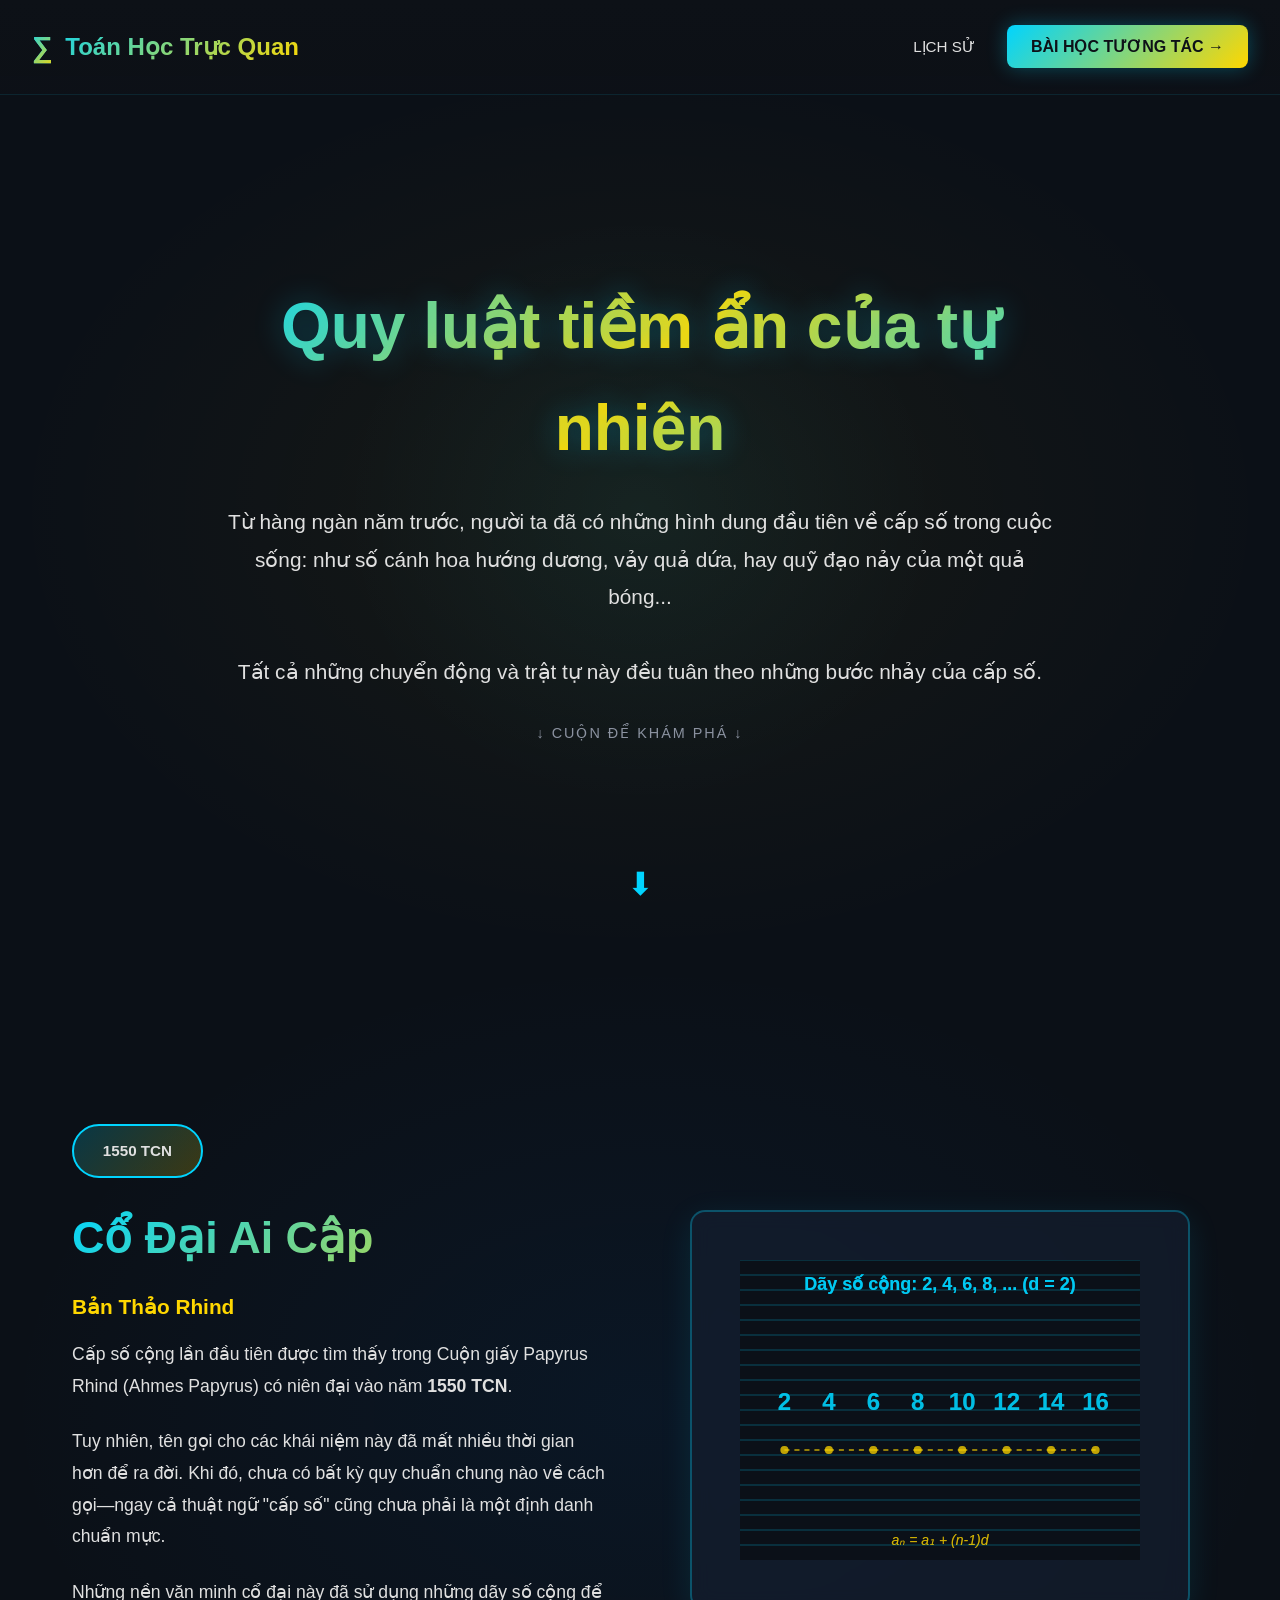
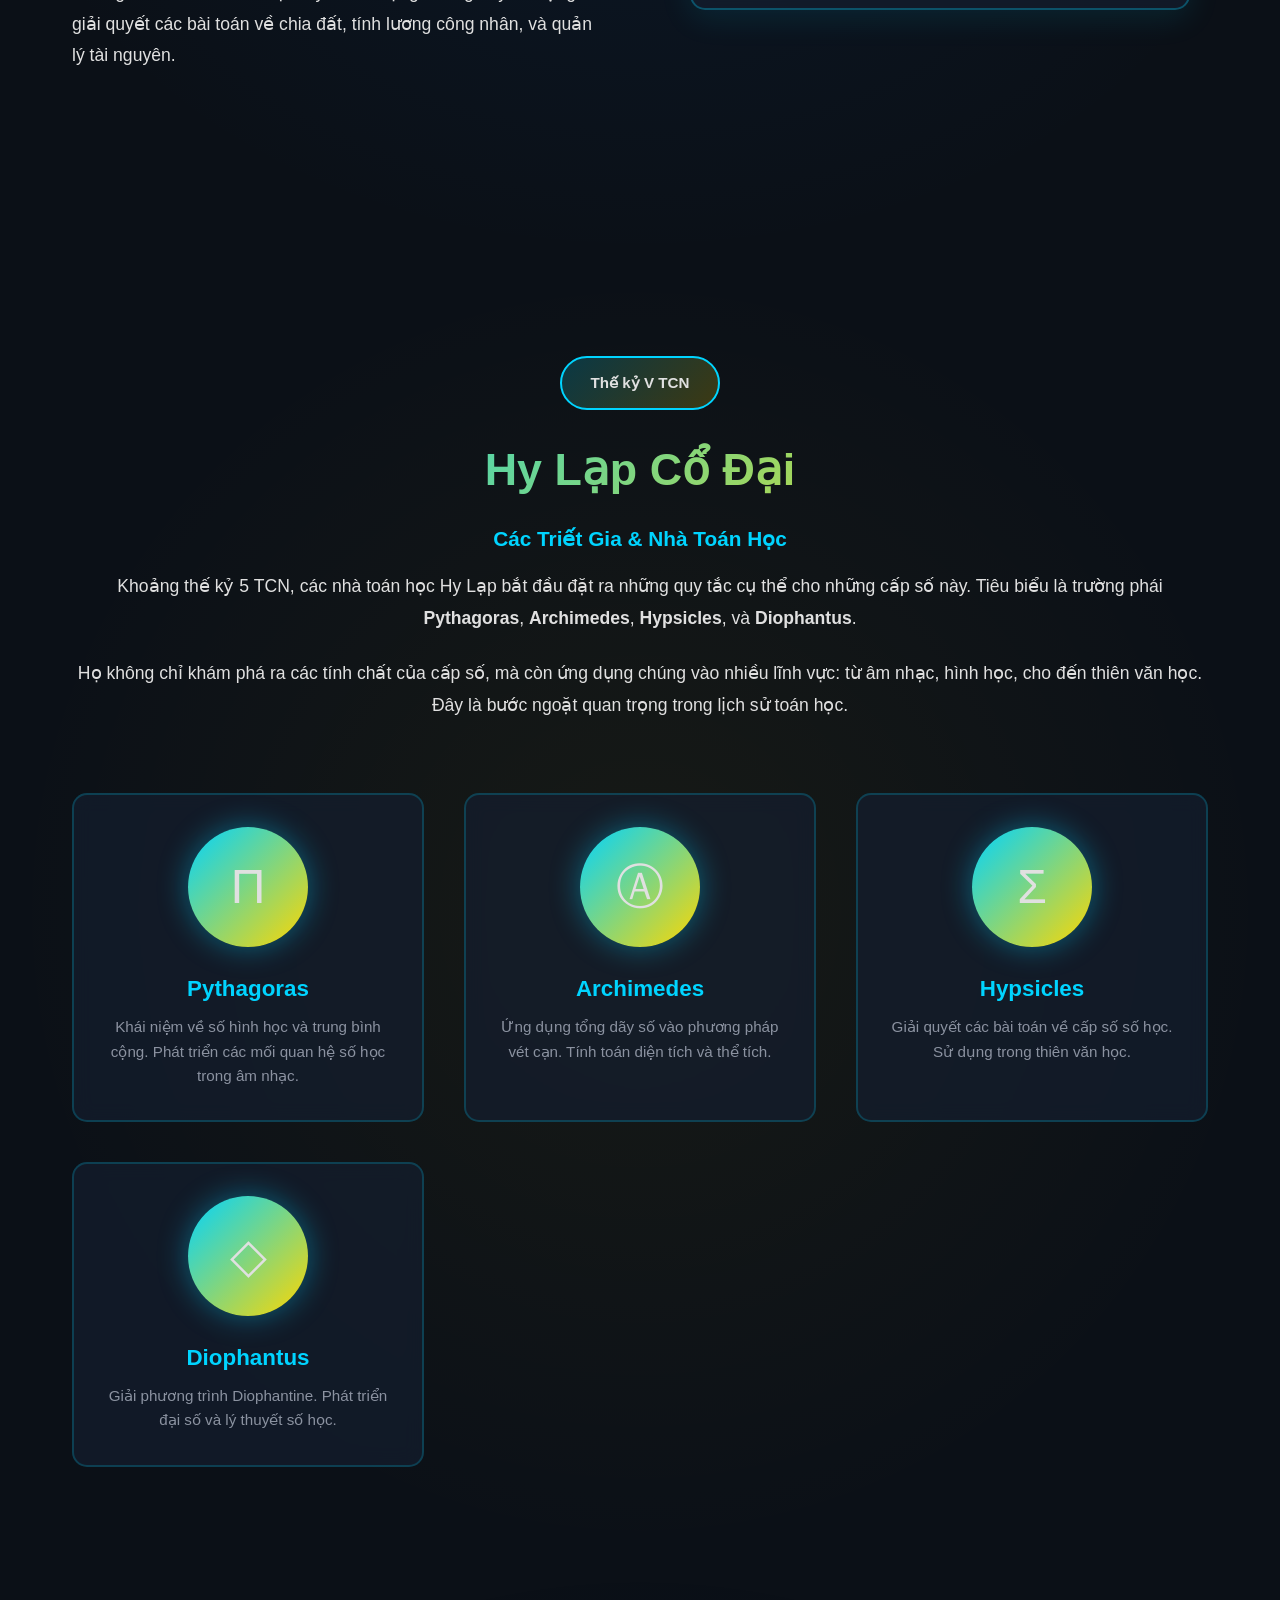
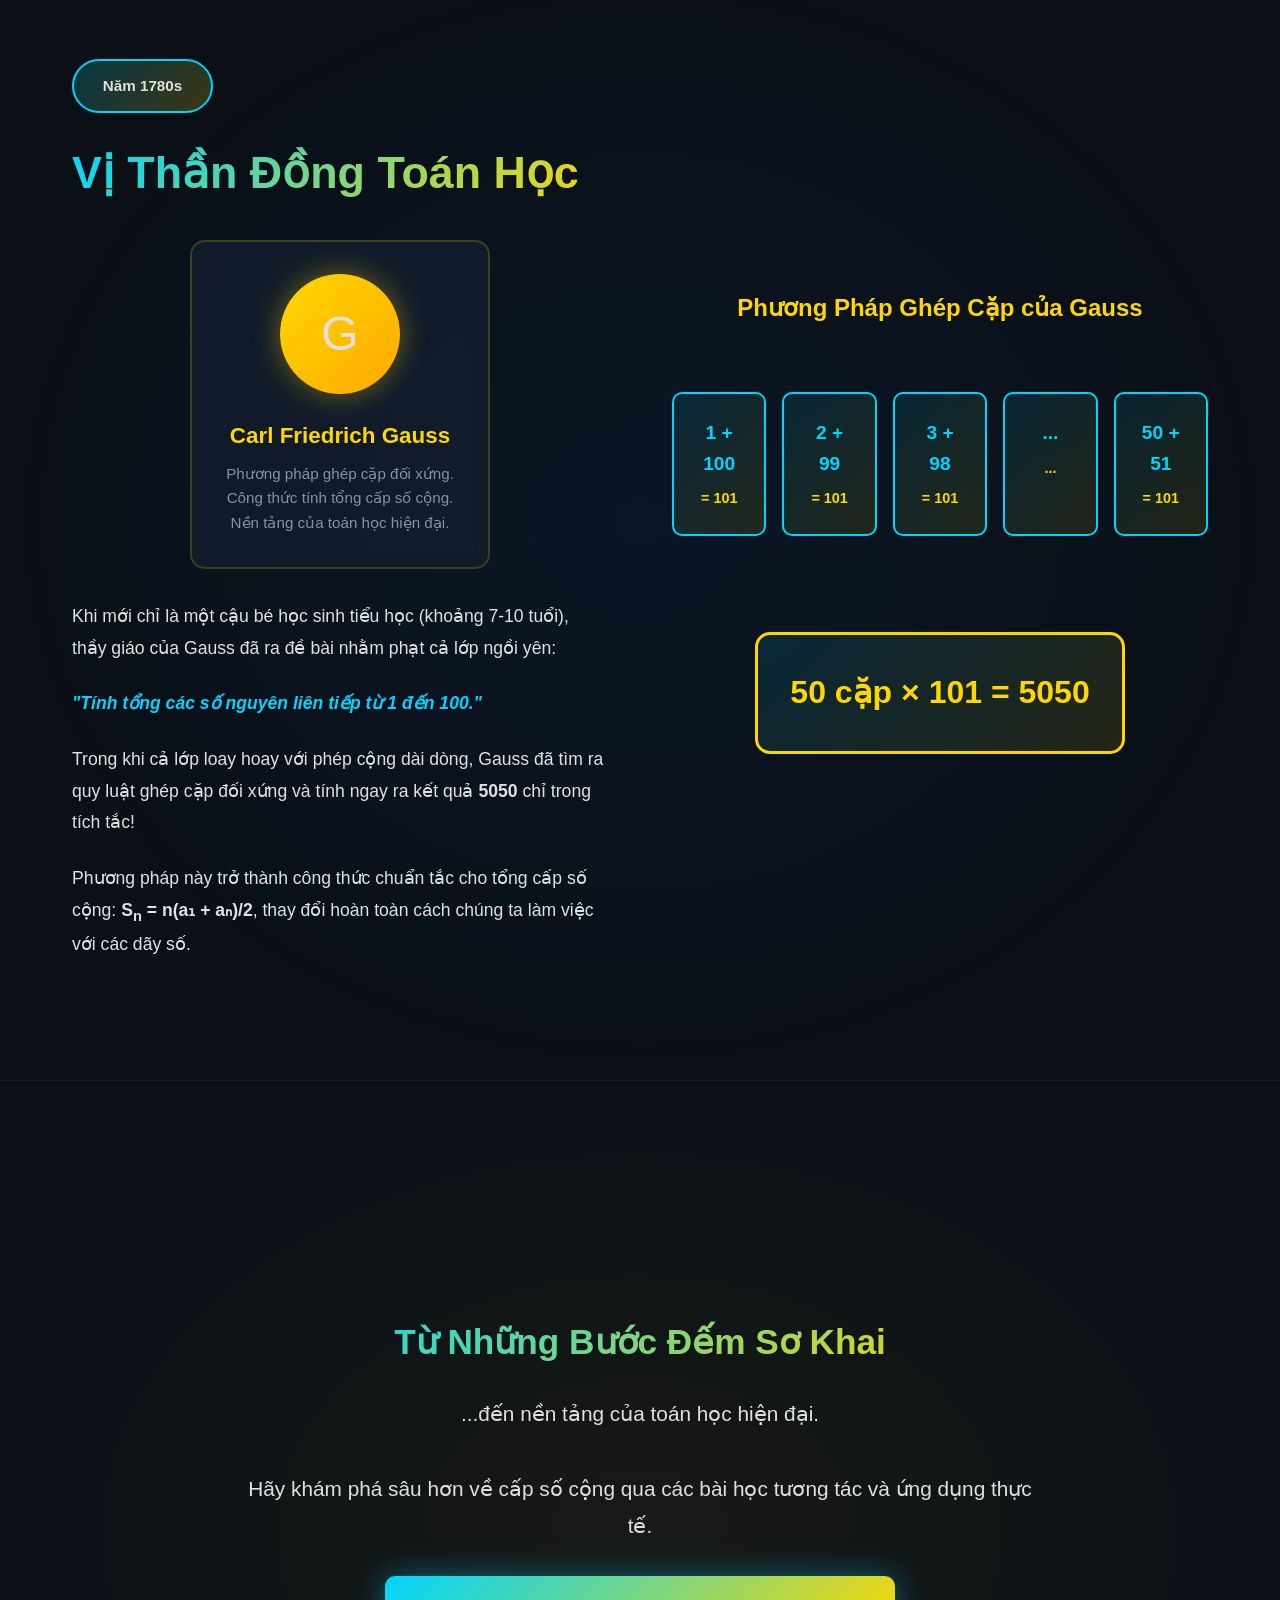
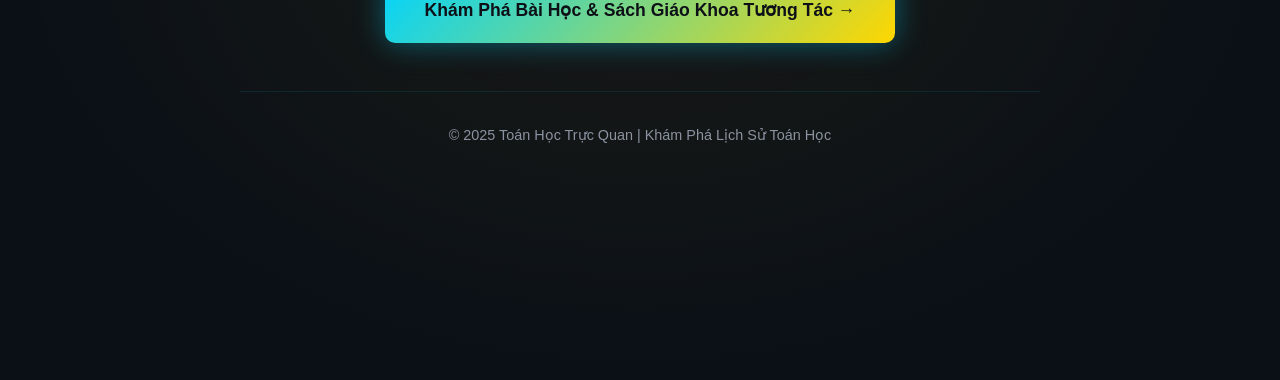
==== index.html @ 29f4cbd6 "Update Gauss section with additional content" ====
<!DOCTYPE html>
<html lang="vi">
<head>
    <meta charset="UTF-8">
    <meta name="viewport" content="width=device-width, initial-scale=1.0">
    <link rel="icon" href="data:image/svg+xml,<svg xmlns=%22http://www.w3.org/2000/svg%22 viewBox=%220 0 100 100%22><text y=%22.9em%22 font-size=%2290%22>📐</text></svg>">
    <title>Lịch sử Cấp số cộng - Toán Học Trực Quan</title>
    <style>
        * {
            margin: 0;
            padding: 0;
            box-sizing: border-box;
        }

        :root {
            --dark-bg: #0b1017;
            --darker-bg: #0d1117;
            --accent-cyan: #00d4ff;
            --accent-gold: #ffd700;
            --text-light: #e0e0e0;
            --text-muted: #8b92a0;
            --card-bg: rgba(20, 30, 48, 0.7);
            --gradient-blue: linear-gradient(135deg, #0066cc, #00d4ff);
            --gradient-gold: linear-gradient(135deg, #ffaa00, #ffd700);
        }

        html {
            scroll-behavior: smooth;
        }

        body {
            background-color: var(--dark-bg);
            color: var(--text-light);
            font-family: 'Segoe UI', Tahoma, Geneva, Verdana, sans-serif;
            line-height: 1.6;
            overflow-x: hidden;
        }

        /* ==================== NAVBAR ==================== */
        nav {
            position: fixed;
            top: 0;
            width: 100%;
            padding: 1.5rem 2rem;
            background: linear-gradient(180deg, var(--darker-bg) 0%, rgba(13, 17, 23, 0.95) 100%);
            backdrop-filter: blur(10px);
            border-bottom: 1px solid rgba(0, 212, 255, 0.1);
            z-index: 1000;
            display: flex;
            justify-content: space-between;
            align-items: center;
        }

        .logo {
            font-size: 1.5rem;
            font-weight: bold;
            display: flex;
            align-items: center;
            gap: 0.8rem;
            background: linear-gradient(135deg, var(--accent-cyan), var(--accent-gold));
            -webkit-background-clip: text;
            -webkit-text-fill-color: transparent;
            background-clip: text;
        }

        .logo-symbol {
            font-size: 1.8rem;
            background: linear-gradient(135deg, var(--accent-cyan), var(--accent-gold));
            -webkit-background-clip: text;
            -webkit-text-fill-color: transparent;
            background-clip: text;
        }

        .nav-menu {
            display: flex;
            gap: 2rem;
            list-style: none;
            align-items: center;
        }

        .nav-link {
            color: var(--text-light);
            text-decoration: none;
            font-size: 0.95rem;
            font-weight: 500;
            position: relative;
            transition: color 0.3s ease;
        }

        .nav-link:hover {
            color: var(--accent-cyan);
        }

        .nav-link::after {
            content: '';
            position: absolute;
            bottom: -5px;
            left: 0;
            width: 0;
            height: 2px;
            background: linear-gradient(90deg, var(--accent-cyan), var(--accent-gold));
            transition: width 0.3s ease;
        }

        .nav-link:hover::after {
            width: 100%;
        }

        .cta-button {
            padding: 0.8rem 1.5rem;
            background: linear-gradient(135deg, var(--accent-cyan), var(--accent-gold));
            color: var(--darker-bg);
            border: none;
            border-radius: 8px;
            font-weight: bold;
            cursor: pointer;
            text-decoration: none;
            transition: all 0.3s ease;
            box-shadow: 0 0 20px rgba(0, 212, 255, 0.3);
        }

        .cta-button:hover {
            transform: translateY(-3px);
            box-shadow: 0 0 30px rgba(0, 212, 255, 0.5);
        }

        @media (max-width: 768px) {
            nav {
                padding: 1rem;
            }
            .nav-menu {
                gap: 1rem;
                font-size: 0.9rem;
            }
            .cta-button {
                padding: 0.6rem 1rem;
                font-size: 0.85rem;
            }
        }

        /* ==================== SCROLL REVEAL ==================== */
        .reveal {
            opacity: 0;
            transform: translateY(30px);
            transition: all 0.8s cubic-bezier(0.25, 0.46, 0.45, 0.94);
        }

        .reveal.active {
            opacity: 1;
            transform: translateY(0);
        }

        .reveal-left {
            opacity: 0;
            transform: translateX(-50px);
            transition: all 0.8s cubic-bezier(0.25, 0.46, 0.45, 0.94);
        }

        .reveal-left.active {
            opacity: 1;
            transform: translateX(0);
        }

        .reveal-right {
            opacity: 0;
            transform: translateX(50px);
            transition: all 0.8s cubic-bezier(0.25, 0.46, 0.45, 0.94);
        }

        .reveal-right.active {
            opacity: 1;
            transform: translateX(0);
        }

        /* ==================== HERO SECTION ==================== */
        .hero {
            min-height: 100vh;
            display: flex;
            flex-direction: column;
            justify-content: center;
            align-items: center;
            position: relative;
            overflow: hidden;
            margin-top: 60px;
            background: radial-gradient(ellipse at 50% 50%, rgba(0, 102, 204, 0.1) 0%, transparent 70%),
                        linear-gradient(180deg, var(--dark-bg) 0%, var(--darker-bg) 100%);
        }

        .hero::before {
            content: '';
            position: absolute;
            width: 600px;
            height: 600px;
            background: radial-gradient(circle, rgba(0, 212, 255, 0.05) 0%, transparent 70%);
            border-radius: 50%;
            top: 50%;
            left: 50%;
            transform: translate(-50%, -50%);
            animation: float 20s ease-in-out infinite;
        }

        @keyframes float {
            0%, 100% { transform: translate(-50%, -50%); }
            50% { transform: translate(-50%, -60%); }
        }

        .hero-content {
            position: relative;
            z-index: 10;
            text-align: center;
            max-width: 900px;
            padding: 2rem;
        }

        .hero-title {
            font-size: 4rem;
            font-weight: 900;
            margin-bottom: 1.5rem;
            background: linear-gradient(135deg, var(--accent-cyan), var(--accent-gold), var(--accent-cyan));
            -webkit-background-clip: text;
            -webkit-text-fill-color: transparent;
            background-clip: text;
            text-shadow: 0 0 30px rgba(0, 212, 255, 0.3);
            animation: glow-pulse 3s ease-in-out infinite;
        }

        @keyframes glow-pulse {
            0%, 100% {
                text-shadow: 0 0 20px rgba(0, 212, 255, 0.3);
            }
            50% {
                text-shadow: 0 0 40px rgba(0, 212, 255, 0.6);
            }
        }

        .hero-subtitle {
            font-size: 1.3rem;
            color: var(--text-light);
            margin-bottom: 2rem;
            line-height: 1.8;
        }

        .bounce-arrow {
            position: absolute;
            bottom: 50px;
            left: 50%;
            transform: translateX(-50%);
            font-size: 2rem;
            animation: bounce 2s ease-in-out infinite;
            color: var(--accent-cyan);
        }

        @keyframes bounce {
            0%, 100% { transform: translateX(-50%) translateY(0); }
            50% { transform: translateX(-50%) translateY(-20px); }
        }

        .scroll-text {
            font-size: 0.9rem;
            color: var(--text-muted);
            margin-top: 1rem;
            letter-spacing: 2px;
        }

        @media (max-width: 768px) {
            .hero {
                min-height: auto;
                padding-top: 100px;
            }
            .hero-title {
                font-size: 2.2rem;
            }
            .hero-subtitle {
                font-size: 1rem;
            }
        }

        /* ==================== CONTENT SECTIONS ==================== */
        .container {
            max-width: 1200px;
            margin: 0 auto;
            padding: 0 2rem;
        }

        section {
            min-height: 100vh;
            display: flex;
            align-items: center;
            justify-content: center;
            padding: 6rem 0;
        }

        section:nth-child(odd) {
            background: radial-gradient(ellipse at 50% 50%, rgba(0, 102, 204, 0.08) 0%, transparent 70%);
        }

        section:nth-child(even) {
            background: radial-gradient(ellipse at 50% 50%, rgba(255, 215, 0, 0.05) 0%, transparent 70%);
        }

        .section-content {
            display: grid;
            grid-template-columns: 1fr 1fr;
            gap: 4rem;
            align-items: center;
            width: 100%;
        }

        .section-content.center {
            grid-template-columns: 1fr;
            text-align: center;
        }

        .section-text h2 {
            font-size: 2.8rem;
            margin-bottom: 1rem;
            background: linear-gradient(135deg, var(--accent-cyan), var(--accent-gold));
            -webkit-background-clip: text;
            -webkit-text-fill-color: transparent;
            background-clip: text;
        }

        .timeline-badge {
            display: inline-block;
            padding: 0.8rem 1.8rem;
            background: linear-gradient(135deg, rgba(0, 212, 255, 0.2), rgba(255, 215, 0, 0.2));
            border: 2px solid var(--accent-cyan);
            border-radius: 50px;
            margin-bottom: 1.5rem;
            font-weight: bold;
            font-size: 0.95rem;
        }

        .section-text p {
            font-size: 1.1rem;
            color: var(--text-light);
            margin-bottom: 1.5rem;
            line-height: 1.8;
        }

        .section-visual {
            display: flex;
            justify-content: center;
            align-items: center;
        }

        .visual-card {
            background: var(--card-bg);
            border: 2px solid rgba(0, 212, 255, 0.3);
            border-radius: 15px;
            padding: 3rem;
            backdrop-filter: blur(10px);
            box-shadow: 0 8px 32px rgba(0, 212, 255, 0.1);
            transition: all 0.3s ease;
        }

        .visual-card:hover {
            border-color: var(--accent-cyan);
            box-shadow: 0 8px 32px rgba(0, 212, 255, 0.3);
            transform: translateY(-10px);
        }

        @media (max-width: 768px) {
            .section-content {
                grid-template-columns: 1fr;
                gap: 2rem;
            }
            .section-text h2 {
                font-size: 2rem;
            }
            section {
                padding: 3rem 0;
                min-height: auto;
            }
        }

        /* ==================== HISTORIANS GRID ==================== */
        .historians-grid {
            display: grid;
            grid-template-columns: repeat(auto-fit, minmax(280px, 1fr));
            gap: 2.5rem;
            width: 100%;
            margin-top: 3rem;
        }

        .historian-card {
            background: var(--card-bg);
            border: 2px solid rgba(0, 212, 255, 0.2);
            border-radius: 15px;
            padding: 2rem;
            text-align: center;
            backdrop-filter: blur(10px);
            transition: all 0.4s cubic-bezier(0.25, 0.46, 0.45, 0.94);
            cursor: pointer;
            display: flex;
            flex-direction: column;
            align-items: center;
        }

        .historian-card:hover {
            border-color: var(--accent-cyan);
            transform: translateY(-15px);
            box-shadow: 0 12px 40px rgba(0, 212, 255, 0.2);
        }

        .historian-avatar {
            width: 120px;
            height: 120px;
            background: linear-gradient(135deg, var(--accent-cyan), var(--accent-gold));
            border-radius: 50%;
            margin: 0 auto 1.5rem;
            display: flex;
            align-items: center;
            justify-content: center;
            font-size: 3rem;
            box-shadow: 0 0 30px rgba(0, 212, 255, 0.4);
            flex-shrink: 0;
        }

        .historian-name {
            font-size: 1.4rem;
            font-weight: bold;
            margin-bottom: 0.5rem;
            color: var(--accent-cyan);
        }

        .historian-contribution {
            font-size: 0.95rem;
            color: var(--text-muted);
            line-height: 1.6;
        }

        /* ==================== GAUSS SECTION ==================== */
        .gauss-section {
            min-height: 100vh;
            display: flex;
            align-items: center;
            justify-content: center;
            padding: 6rem 0;
            background: radial-gradient(ellipse at 50% 50%, rgba(255, 215, 0, 0.05) 0%, transparent 70%);
        }

        .gauss-content {
            display: grid;
            grid-template-columns: 1fr 1fr;
            gap: 4rem;
            align-items: center;
            width: 100%;
            max-width: 1200px;
            margin: 0 auto;
            padding: 0 2rem;
        }

        .gauss-text h2 {
            font-size: 2.8rem;
            margin-bottom: 1rem;
            background: linear-gradient(135deg, var(--accent-cyan), var(--accent-gold));
            -webkit-background-clip: text;
            -webkit-text-fill-color: transparent;
            background-clip: text;
        }

        .gauss-text p {
            font-size: 1.1rem;
            color: var(--text-light);
            margin-bottom: 1.5rem;
            line-height: 1.8;
        }

        .gauss-card-section {
            display: flex;
            justify-content: center;
            margin: 2rem 0;
        }

        .gauss-card {
            background: var(--card-bg);
            border: 2px solid rgba(255, 215, 0, 0.2);
            border-radius: 15px;
            padding: 2rem;
            text-align: center;
            backdrop-filter: blur(10px);
            transition: all 0.4s cubic-bezier(0.25, 0.46, 0.45, 0.94);
            cursor: pointer;
            display: flex;
            flex-direction: column;
            align-items: center;
            max-width: 300px;
            width: 100%;
        }

        .gauss-card:hover {
            border-color: var(--accent-gold);
            transform: translateY(-15px);
            box-shadow: 0 12px 40px rgba(255, 215, 0, 0.2);
        }

        .gauss-avatar {
            width: 120px;
            height: 120px;
            background: linear-gradient(135deg, var(--accent-gold), #ffaa00);
            border-radius: 50%;
            margin: 0 auto 1.5rem;
            display: flex;
            align-items: center;
            justify-content: center;
            font-size: 3rem;
            box-shadow: 0 0 30px rgba(255, 215, 0, 0.4);
            flex-shrink: 0;
        }

        .gauss-name {
            font-size: 1.4rem;
            font-weight: bold;
            margin-bottom: 0.5rem;
            color: var(--accent-gold);
        }

        .gauss-contribution {
            font-size: 0.95rem;
            color: var(--text-muted);
            line-height: 1.6;
        }

        .gauss-visual {
            display: flex;
            flex-direction: column;
            gap: 2rem;
            align-items: center;
            width: 100%;
        }

        .number-pairs {
            display: grid;
            grid-template-columns: repeat(5, 1fr);
            gap: 1rem;
            width: 100%;
            margin: 2rem 0;
        }

        .pair-box {
            background: linear-gradient(135deg, rgba(0, 212, 255, 0.1), rgba(255, 215, 0, 0.1));
            border: 2px solid var(--accent-cyan);
            border-radius: 10px;
            padding: 1.5rem;
            text-align: center;
            font-weight: bold;
            transition: all 0.4s ease;
            animation: slideIn 0.6s ease-out forwards;
            opacity: 0;
        }

        .pair-box:nth-child(1) { animation-delay: 0s; }
        .pair-box:nth-child(2) { animation-delay: 0.1s; }
        .pair-box:nth-child(3) { animation-delay: 0.2s; }
        .pair-box:nth-child(4) { animation-delay: 0.3s; }
        .pair-box:nth-child(5) { animation-delay: 0.4s; }

        @keyframes slideIn {
            to {
                opacity: 1;
                transform: translateY(0);
            }
            from {
                opacity: 0;
                transform: translateY(20px);
            }
        }

        .pair-box:hover {
            border-color: var(--accent-gold);
            background: linear-gradient(135deg, rgba(255, 215, 0, 0.2), rgba(0, 212, 255, 0.2));
            transform: scale(1.1);
            box-shadow: 0 0 20px rgba(255, 215, 0, 0.5);
        }

        .pair-number {
            font-size: 1.2rem;
            color: var(--accent-cyan);
        }

        .pair-result {
            font-size: 0.9rem;
            color: var(--accent-gold);
            margin-top: 0.5rem;
        }

        .gauss-result {
            font-size: 2rem;
            font-weight: bold;
            text-align: center;
            margin-top: 2rem;
            padding: 2rem;
            background: linear-gradient(135deg, rgba(0, 212, 255, 0.1), rgba(255, 215, 0, 0.1));
            border: 3px solid var(--accent-gold);
            border-radius: 15px;
            color: var(--accent-gold);
            animation: glow-pulse 2s ease-in-out infinite;
        }

        /* ==================== FOOTER ==================== */
        .footer {
            background: linear-gradient(180deg, var(--darker-bg) 0%, rgba(0, 0, 0, 0.5) 100%);
            padding: 4rem 2rem;
            text-align: center;
            border-top: 1px solid rgba(0, 212, 255, 0.1);
        }

        .footer-content {
            max-width: 800px;
            margin: 0 auto;
        }

        .footer-message {
            font-size: 1.3rem;
            color: var(--text-light);
            margin-bottom: 2rem;
            line-height: 1.8;
        }

        .footer-cta {
            display: inline-block;
            padding: 1.2rem 2.5rem;
            background: linear-gradient(135deg, var(--accent-cyan), var(--accent-gold));
            color: var(--darker-bg);
            border: none;
            border-radius: 10px;
            font-weight: bold;
            font-size: 1.1rem;
            cursor: pointer;
            text-decoration: none;
            transition: all 0.3s ease;
            box-shadow: 0 0 30px rgba(0, 212, 255, 0.4);
        }

        .footer-cta:hover {
            transform: translateY(-5px);
            box-shadow: 0 0 50px rgba(0, 212, 255, 0.6);
        }

        .footer-bottom {
            margin-top: 3rem;
            padding-top: 2rem;
            border-top: 1px solid rgba(0, 212, 255, 0.1);
            color: var(--text-muted);
            font-size: 0.9rem;
        }

        /* ==================== CANVAS ANIMATION ==================== */
        canvas {
            display: block;
            margin: 0 auto;
            max-width: 100%;
            height: auto;
        }

        /* ==================== RESPONSIVE ==================== */
        @media (max-width: 1024px) {
            .historians-grid {
                grid-template-columns: repeat(auto-fit, minmax(200px, 1fr));
                gap: 1.5rem;
            }
            .number-pairs {
                grid-template-columns: repeat(3, 1fr);
            }
            .gauss-content {
                grid-template-columns: 1fr;
            }
        }

        @media (max-width: 600px) {
            .number-pairs {
                grid-template-columns: repeat(2, 1fr);
                gap: 0.8rem;
            }
            .pair-box {
                padding: 1rem;
                font-size: 0.85rem;
            }
            .footer-cta {
                padding: 0.9rem 1.8rem;
                font-size: 0.95rem;
            }
            .gauss-content {
                padding: 0 1rem;
            }
        }
    </style>
</head>
<body>
    <!-- ==================== NAVBAR ==================== -->
    <nav>
        <div class="logo">
            <span class="logo-symbol">∑</span>
            <span>Toán Học Trực Quan</span>
        </div>
        <ul class="nav-menu">
            <li><a href="#hero" class="nav-link">LỊCH SỬ</a></li>
            <li><a href="lesson.html" class="cta-button">BÀI HỌC TƯƠNG TÁC →</a></li>
        </ul>
    </nav>

    <!-- ==================== HERO SECTION ==================== -->
    <section id="hero" class="hero">
        <div class="hero-content reveal">
            <h1 class="hero-title">Quy luật tiềm ẩn của tự nhiên</h1>
            <p class="hero-subtitle">
                Từ hàng ngàn năm trước, người ta đã có những hình dung đầu tiên về cấp số trong cuộc sống: 
                như số cánh hoa hướng dương, vảy quả dứa, hay quỹ đạo nảy của một quả bóng...
                <br><br>
                Tất cả những chuyển động và trật tự này đều tuân theo những bước nhảy của cấp số.
            </p>
            <p class="scroll-text">↓ CUỘN ĐỂ KHÁM PHÁ ↓</p>
        </div>
        <div class="bounce-arrow">⬇</div>
    </section>

    <!-- ==================== SECTION 1: CỔ ĐẠI AI CẬP ==================== -->
    <section class="reveal">
        <div class="container">
            <div class="section-content">
                <div class="section-text reveal-left">
                    <div class="timeline-badge">1550 TCN</div>
                    <h2>Cổ Đại Ai Cập</h2>
                    <h3 style="color: var(--accent-gold); font-size: 1.3rem; margin-bottom: 1rem;">Bản Thảo Rhind</h3>
                    <p>
                        Cấp số cộng lần đầu tiên được tìm thấy trong Cuộn giấy Papyrus Rhind 
                        (Ahmes Papyrus) có niên đại vào năm <strong>1550 TCN</strong>. 
                    </p>
                    <p>
                        Tuy nhiên, tên gọi cho các khái niệm này đã mất nhiều thời gian hơn để ra đời. 
                        Khi đó, chưa có bất kỳ quy chuẩn chung nào về cách gọi—ngay cả thuật ngữ "cấp số" 
                        cũng chưa phải là một định danh chuẩn mực.
                    </p>
                    <p>
                        Những nền văn minh cổ đại này đã sử dụng những dãy số cộng để giải quyết 
                        các bài toán về chia đất, tính lương công nhân, và quản lý tài nguyên.
                    </p>
                </div>
                <div class="section-visual reveal-right">
                    <div class="visual-card">
                        <canvas id="papyrus-canvas" width="400" height="300"></canvas>
                    </div>
                </div>
            </div>
        </div>
    </section>

    <!-- ==================== SECTION 2: HY LẠP CỔ ĐẠI ==================== -->
    <section class="reveal">
        <div class="container">
            <div class="section-content center">
                <div class="section-text reveal">
                    <div class="timeline-badge">Thế kỷ V TCN</div>
                    <h2>Hy Lạp Cổ Đại</h2>
                    <h3 style="color: var(--accent-cyan); font-size: 1.3rem; margin-bottom: 1rem;">
                        Các Triết Gia & Nhà Toán Học
                    </h3>
                    <p>
                        Khoảng thế kỷ 5 TCN, các nhà toán học Hy Lạp bắt đầu đặt ra những quy tắc cụ thể 
                        cho những cấp số này. Tiêu biểu là trường phái <strong>Pythagoras</strong>, 
                        <strong>Archimedes</strong>, <strong>Hypsicles</strong>, và <strong>Diophantus</strong>.
                    </p>
                    <p>
                        Họ không chỉ khám phá ra các tính chất của cấp số, mà còn ứng dụng chúng vào 
                        nhiều lĩnh vực: từ âm nhạc, hình học, cho đến thiên văn học. Đây là bước ngoặt 
                        quan trọng trong lịch sử toán học.
                    </p>
                </div>
            </div>
            <div class="historians-grid" style="margin-top: 3rem;">
                <div class="historian-card reveal">
                    <div class="historian-avatar">Π</div>
                    <div class="historian-name">Pythagoras</div>
                    <div class="historian-contribution">
                        Khái niệm về số hình học và trung bình cộng. Phát triển các mối quan hệ số học trong âm nhạc.
                    </div>
                </div>
                <div class="historian-card reveal">
                    <div class="historian-avatar">Ⓐ</div>
                    <div class="historian-name">Archimedes</div>
                    <div class="historian-contribution">
                        Ứng dụng tổng dãy số vào phương pháp vét cạn. Tính toán diện tích và thể tích.
                    </div>
                </div>
                <div class="historian-card reveal">
                    <div class="historian-avatar">Σ</div>
                    <div class="historian-name">Hypsicles</div>
                    <div class="historian-contribution">
                        Giải quyết các bài toán về cấp số số học. Sử dụng trong thiên văn học.
                    </div>
                </div>
                <div class="historian-card reveal">
                    <div class="historian-avatar">◇</div>
                    <div class="historian-name">Diophantus</div>
                    <div class="historian-contribution">
                        Giải phương trình Diophantine. Phát triển đại số và lý thuyết số học.
                    </div>
                </div>
            </div>
        </div>
    </section>

    <!-- ==================== SECTION 3: CARL FRIEDRICH GAUSS ==================== -->
    <section class="gauss-section reveal">
        <div class="gauss-content">
            <div class="gauss-text reveal-left">
                <div class="timeline-badge">Năm 1780s</div>
                <h2>Vị Thần Đồng Toán Học</h2>
                <div class="gauss-card-section">
                    <div class="gauss-card reveal">
                        <div class="gauss-avatar">G</div>
                        <div class="gauss-name">Carl Friedrich Gauss</div>
                        <div class="gauss-contribution">
                            Phương pháp ghép cặp đối xứng. Công thức tính tổng cấp số cộng. Nền tảng của toán học hiện đại.
                        </div>
                    </div>
                </div>
                <p>
                    Khi mới chỉ là một cậu bé học sinh tiểu học (khoảng 7-10 tuổi), 
                    thầy giáo của Gauss đã ra đề bài nhằm phạt cả lớp ngồi yên:
                </p>
                <p style="font-style: italic; color: var(--accent-cyan);">
                    <strong>"Tính tổng các số nguyên liên tiếp từ 1 đến 100."</strong>
                </p>
                <p>
                    Trong khi cả lớp loay hoay với phép cộng dài dòng, Gauss đã tìm ra quy luật 
                    ghép cặp đối xứng và tính ngay ra kết quả <strong>5050</strong> chỉ trong tích tắc!
                </p>
                <p>
                    Phương pháp này trở thành công thức chuẩn tắc cho tổng cấp số cộng: 
                    <strong>S<sub>n</sub> = n(a₁ + aₙ)/2</strong>, thay đổi hoàn toàn cách chúng ta 
                    làm việc với các dãy số.
                </p>

                
            </div>

            <div class="gauss-visual reveal-right">
                <h3 style="color: var(--accent-gold); font-size: 1.5rem; text-align: center; width: 100%;">
                    Phương Pháp Ghép Cặp của Gauss
                </h3>
                <div class="number-pairs">
                    <div class="pair-box">
                        <div class="pair-number">1 + 100</div>
                        <div class="pair-result">= 101</div>
                    </div>
                    <div class="pair-box">
                        <div class="pair-number">2 + 99</div>
                        <div class="pair-result">= 101</div>
                    </div>
                    <div class="pair-box">
                        <div class="pair-number">3 + 98</div>
                        <div class="pair-result">= 101</div>
                    </div>
                    <div class="pair-box">
                        <div class="pair-number">...</div>
                        <div class="pair-result">...</div>
                    </div>
                    <div class="pair-box">
                        <div class="pair-number">50 + 51</div>
                        <div class="pair-result">= 101</div>
                    </div>
                </div>
                <div class="gauss-result">
                    50 cặp × 101 = <strong>5050</strong>
                </div>
            </div>
        </div>
    </section>

    <!-- ==================== FOOTER / CTA ==================== -->
    <section class="footer">
        <div class="footer-content reveal">
            <h2 style="font-size: 2.2rem; margin-bottom: 1.5rem; background: linear-gradient(135deg, var(--accent-cyan), var(--accent-gold)); -webkit-background-clip: text; -webkit-text-fill-color: transparent; background-clip: text;">
                Từ Những Bước Đếm Sơ Khai
            </h2>
            <p class="footer-message">
                ...đến nền tảng của toán học hiện đại.
                <br><br>
                Hãy khám phá sâu hơn về cấp số cộng qua các bài học tương tác và ứng dụng thực tế.
            </p>
            <a href="lesson.html" class="footer-cta">
                Khám Phá Bài Học & Sách Giáo Khoa Tương Tác →
            </a>
            <div class="footer-bottom">
                <p>© 2025 Toán Học Trực Quan | Khám Phá Lịch Sử Toán Học</p>
            </div>
        </div>
    </section>

    <script>
        /* ==================== INTERSECTION OBSERVER FOR SCROLL REVEAL ==================== */
        const observerOptions = {
            threshold: 0.2,
            rootMargin: '0px 0px -50px 0px'
        };

        const observer = new IntersectionObserver(function(entries) {
            entries.forEach(entry => {
                if (entry.isIntersecting) {
                    entry.target.classList.add('active');
                }
            });
        }, observerOptions);

        document.querySelectorAll('.reveal, .reveal-left, .reveal-right').forEach(element => {
            observer.observe(element);
        });

        /* ==================== PAPYRUS CANVAS ANIMATION ==================== */
        function drawPapyrusVisualization() {
            const canvas = document.getElementById('papyrus-canvas');
            if (!canvas) return;

            const ctx = canvas.getContext('2d');
            const width = canvas.width;
            const height = canvas.height;

            // Clear canvas
            ctx.fillStyle = 'rgba(13, 17, 23, 0.5)';
            ctx.fillRect(0, 0, width, height);

            // Draw papyrus texture
            ctx.strokeStyle = 'rgba(0, 212, 255, 0.2)';
            ctx.lineWidth = 1;
            for (let i = 0; i < height; i += 15) {
                ctx.beginPath();
                ctx.moveTo(0, i);
                ctx.lineTo(width, i);
                ctx.stroke();
            }

            // Draw ancient number sequence: 2, 4, 6, 8, 10...
            const numbers = [2, 4, 6, 8, 10, 12, 14, 16];
            const spacing = width / (numbers.length + 1);
            const startY = height / 2;

            ctx.fillStyle = 'rgba(0, 212, 255, 0.8)';
            ctx.font = 'bold 24px Arial';
            ctx.textAlign = 'center';

            numbers.forEach((num, idx) => {
                const x = spacing * (idx + 1);
                ctx.fillText(num, x, startY);
                
                // Draw connecting dots
                ctx.fillStyle = 'rgba(255, 215, 0, 0.6)';
                ctx.beginPath();
                ctx.arc(x, startY + 40, 4, 0, Math.PI * 2);
                ctx.fill();
                
                // Draw differences (d=2)
                if (idx < numbers.length - 1) {
                    const nextX = spacing * (idx + 2);
                    ctx.strokeStyle = 'rgba(255, 215, 0, 0.4)';
                    ctx.lineWidth = 2;
                    ctx.setLineDash([5, 5]);
                    ctx.beginPath();
                    ctx.moveTo(x, startY + 40);
                    ctx.lineTo(nextX, startY + 40);
                    ctx.stroke();
                    ctx.setLineDash([]);
                }
                
                ctx.fillStyle = 'rgba(0, 212, 255, 0.8)';
            });

            // Draw title
            ctx.fillStyle = 'rgba(0, 212, 255, 0.9)';
            ctx.font = 'bold 18px Arial';
            ctx.textAlign = 'center';
            ctx.fillText('Dãy số cộng: 2, 4, 6, 8, ... (d = 2)', width / 2, 30);

            // Draw formula
            ctx.font = 'italic 14px Arial';
            ctx.fillStyle = 'rgba(255, 215, 0, 0.7)';
            ctx.textAlign = 'center';
            ctx.fillText('aₙ = a₁ + (n-1)d', width / 2, height - 15);
        }

        // Draw when page loads
        window.addEventListener('load', drawPapyrusVisualization);
        window.addEventListener('resize', drawPapyrusVisualization);

        /* ==================== SMOOTH SCROLL ==================== */
        document.querySelectorAll('a[href^="#"]').forEach(anchor => {
            anchor.addEventListener('click', function (e) {
                e.preventDefault();
                const target = document.querySelector(this.getAttribute('href'));
                if (target) {
                    target.scrollIntoView({ behavior: 'smooth', block: 'start' });
                }
            });
        });

        /* ==================== NAVBAR SCROLL EFFECT ==================== */
        let lastScrollTop = 0;
        const nav = document.querySelector('nav');

        window.addEventListener('scroll', () => {
            const scrollTop = window.scrollY;
            if (scrollTop > 100) {
                nav.style.boxShadow = '0 4px 20px rgba(0, 212, 255, 0.15)';
            } else {
                nav.style.boxShadow = 'none';
            }
            lastScrollTop = scrollTop <= 0 ? 0 : scrollTop;
        });

        /* ==================== HISTORIAN CARDS STAGGER ==================== */
        const historianCards = document.querySelectorAll('.historian-card');
        historianCards.forEach((card, index) => {
            card.style.setProperty('--delay', `${index * 0.15}s`);
            card.style.animation = `slideIn 0.6s ease-out ${index * 0.15}s forwards`;
            card.style.opacity = '0';
        });
    </script>
</body>
</html>
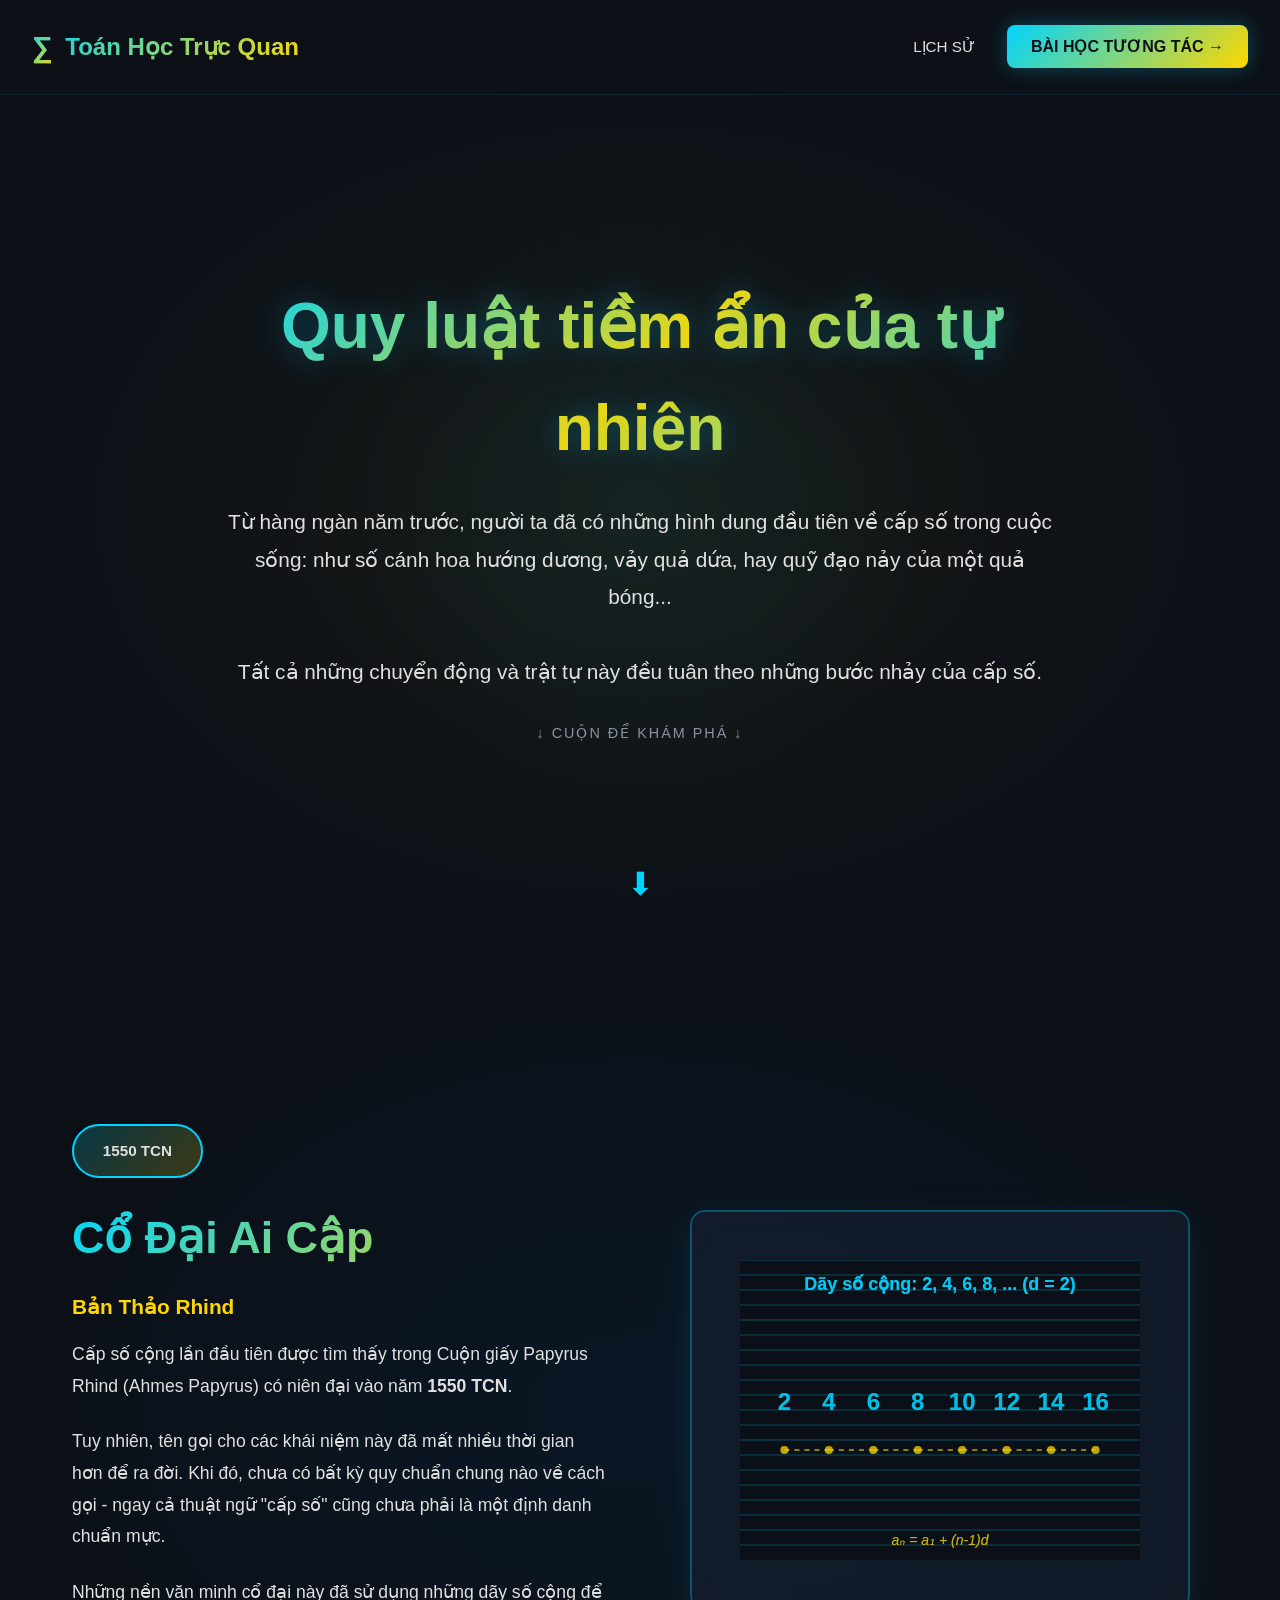
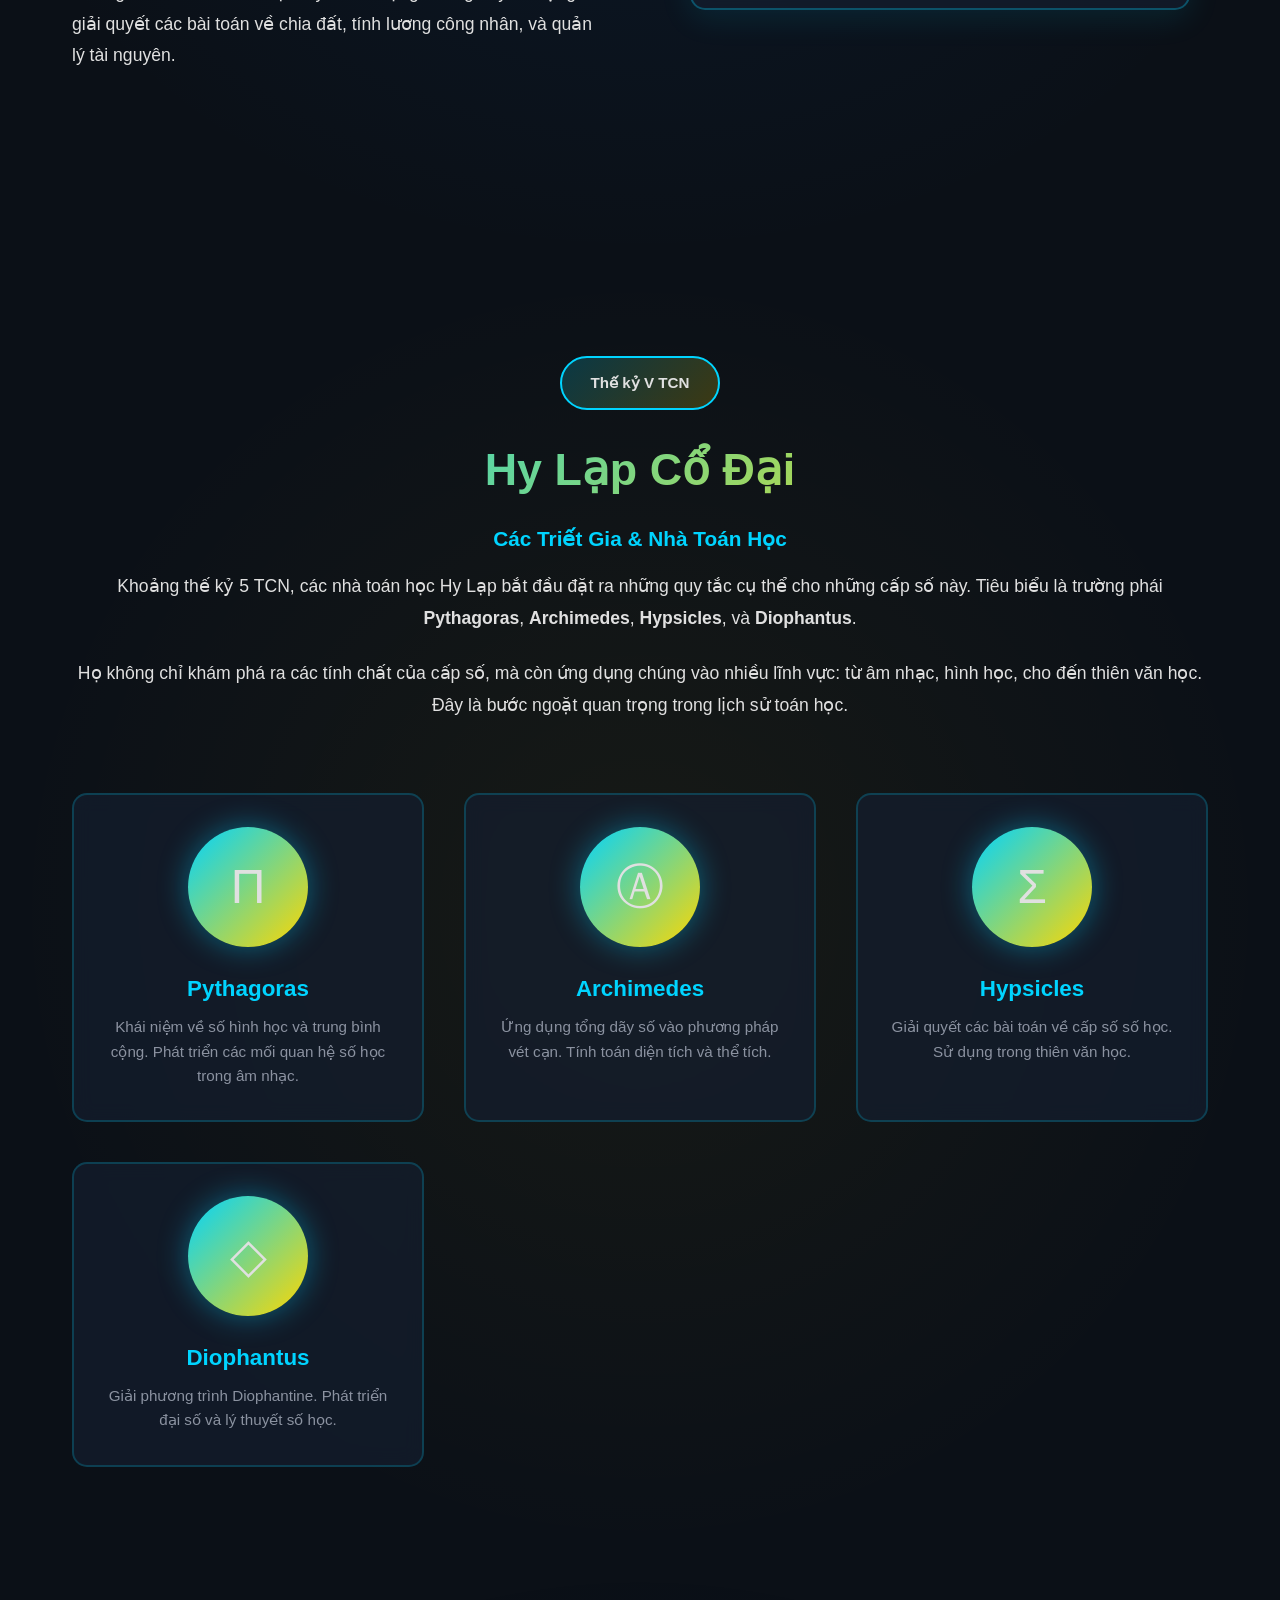
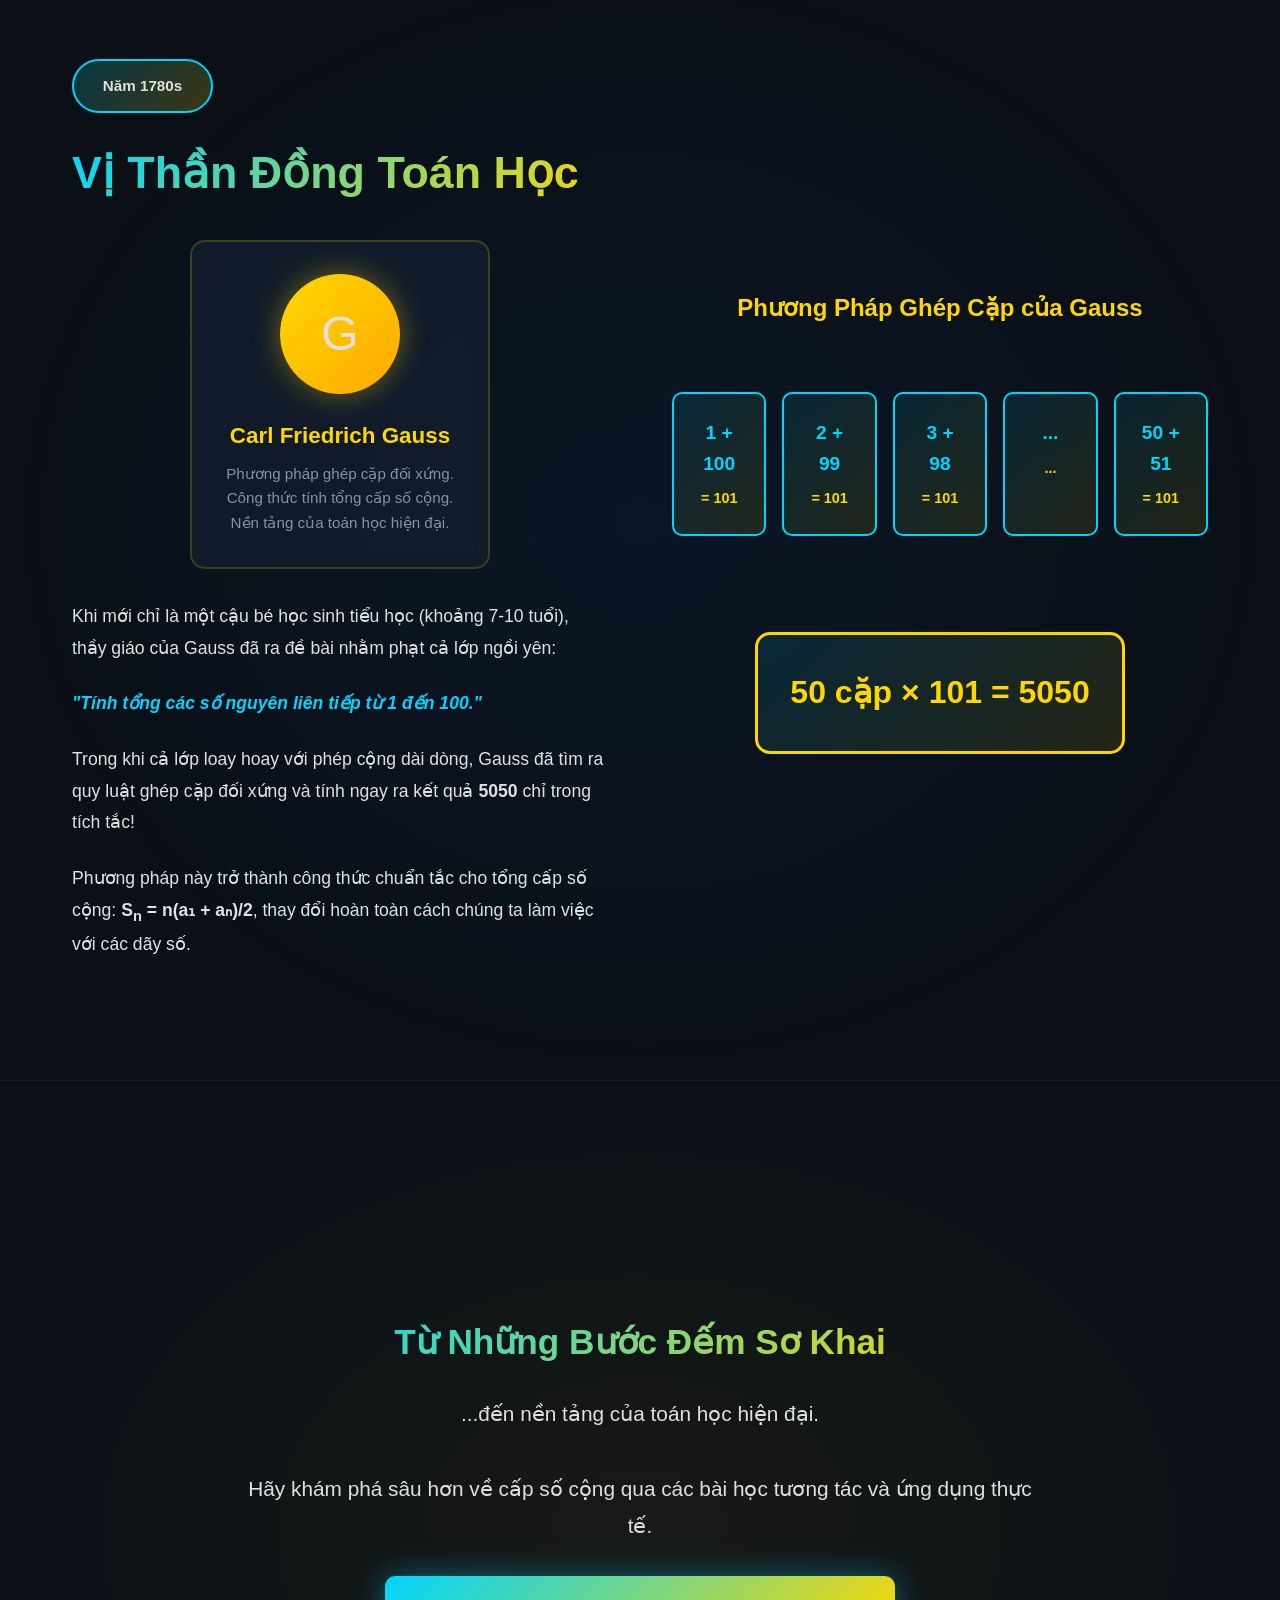
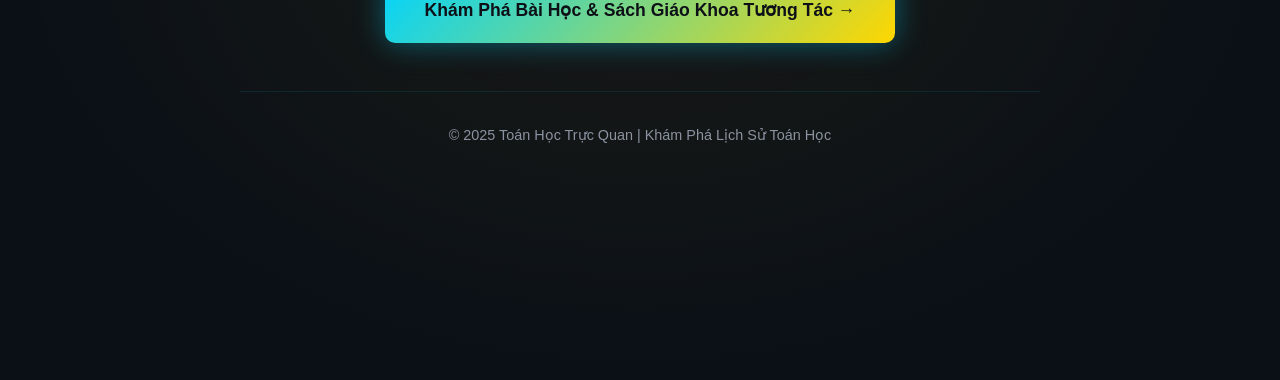
==== commit 614665b0: "Fix formatting in index.html for consistency" ====
--- a/index.html
+++ b/index.html
@@ -729,7 +729,7 @@
                     </p>
                     <p>
                         Tuy nhiên, tên gọi cho các khái niệm này đã mất nhiều thời gian hơn để ra đời. 
-                        Khi đó, chưa có bất kỳ quy chuẩn chung nào về cách gọi—ngay cả thuật ngữ "cấp số" 
+                        Khi đó, chưa có bất kỳ quy chuẩn chung nào về cách gọi - ngay cả thuật ngữ "cấp số" 
                         cũng chưa phải là một định danh chuẩn mực.
                     </p>
                     <p>
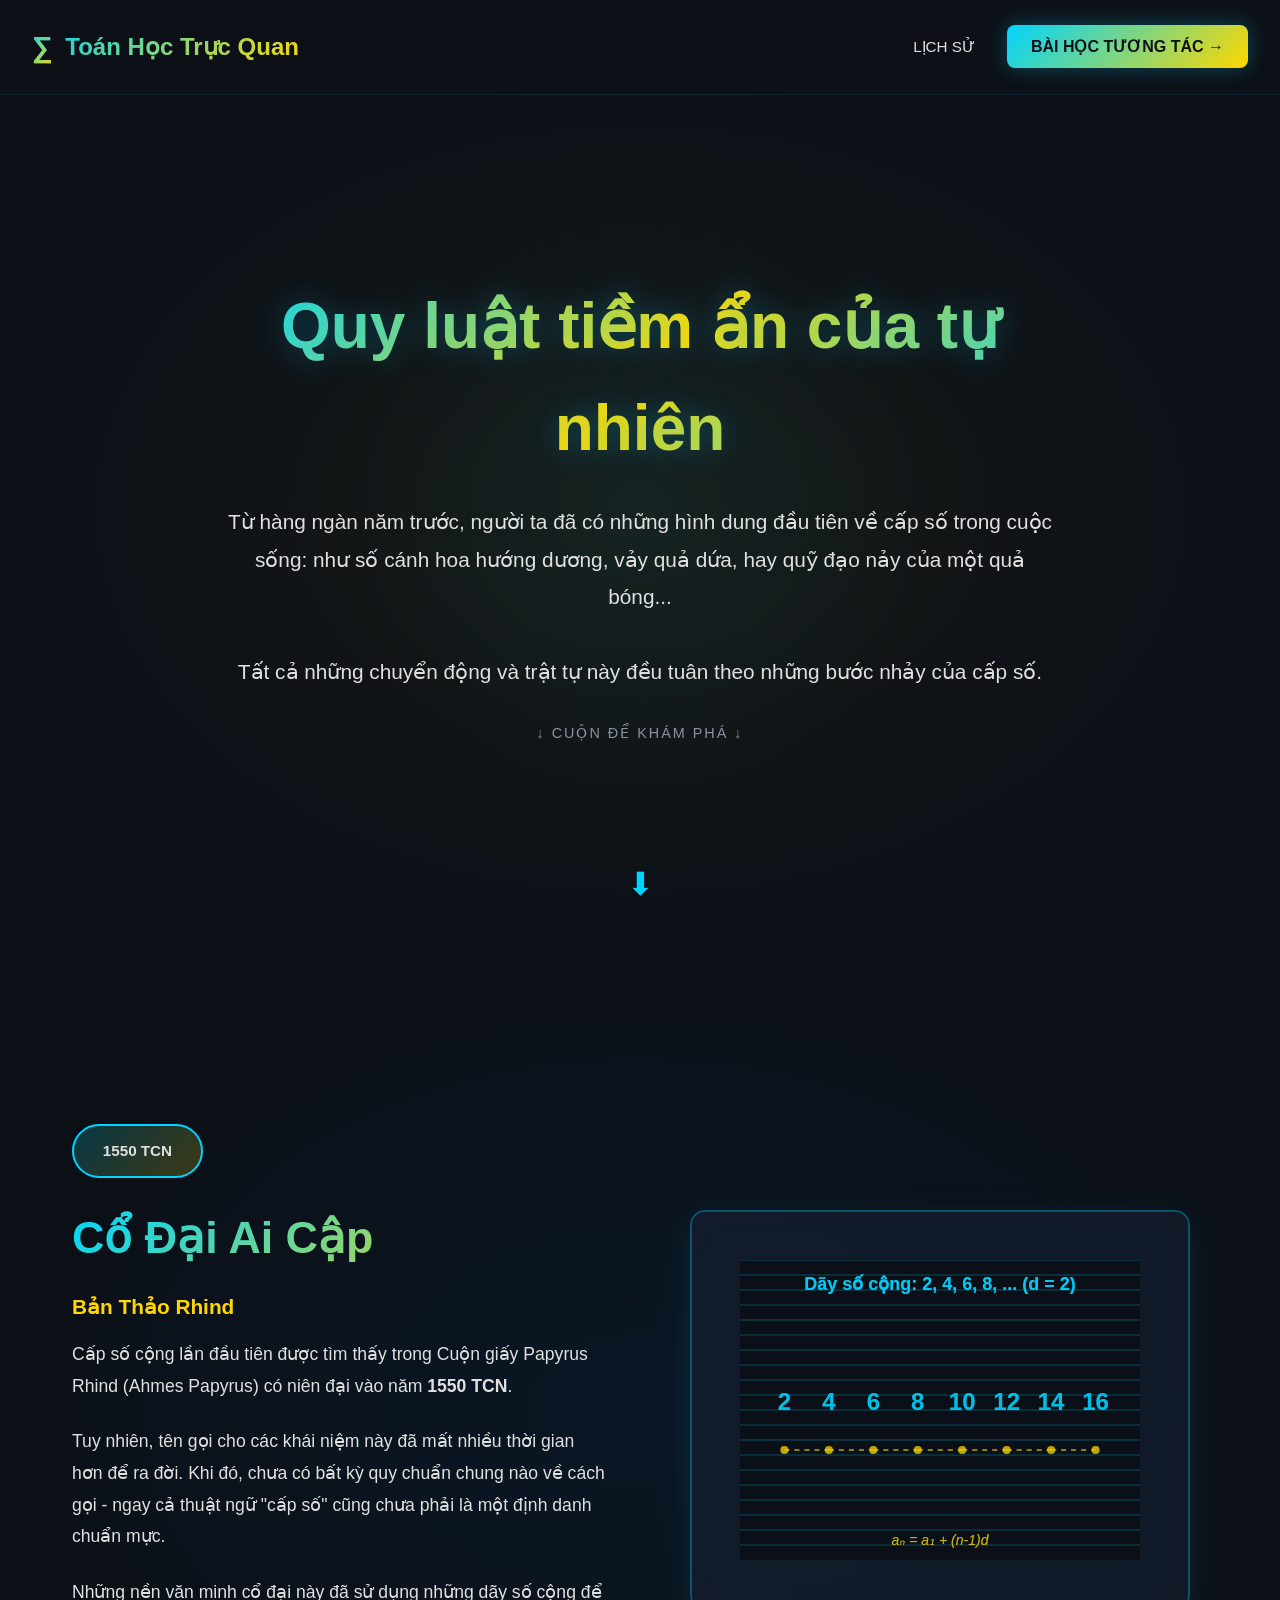
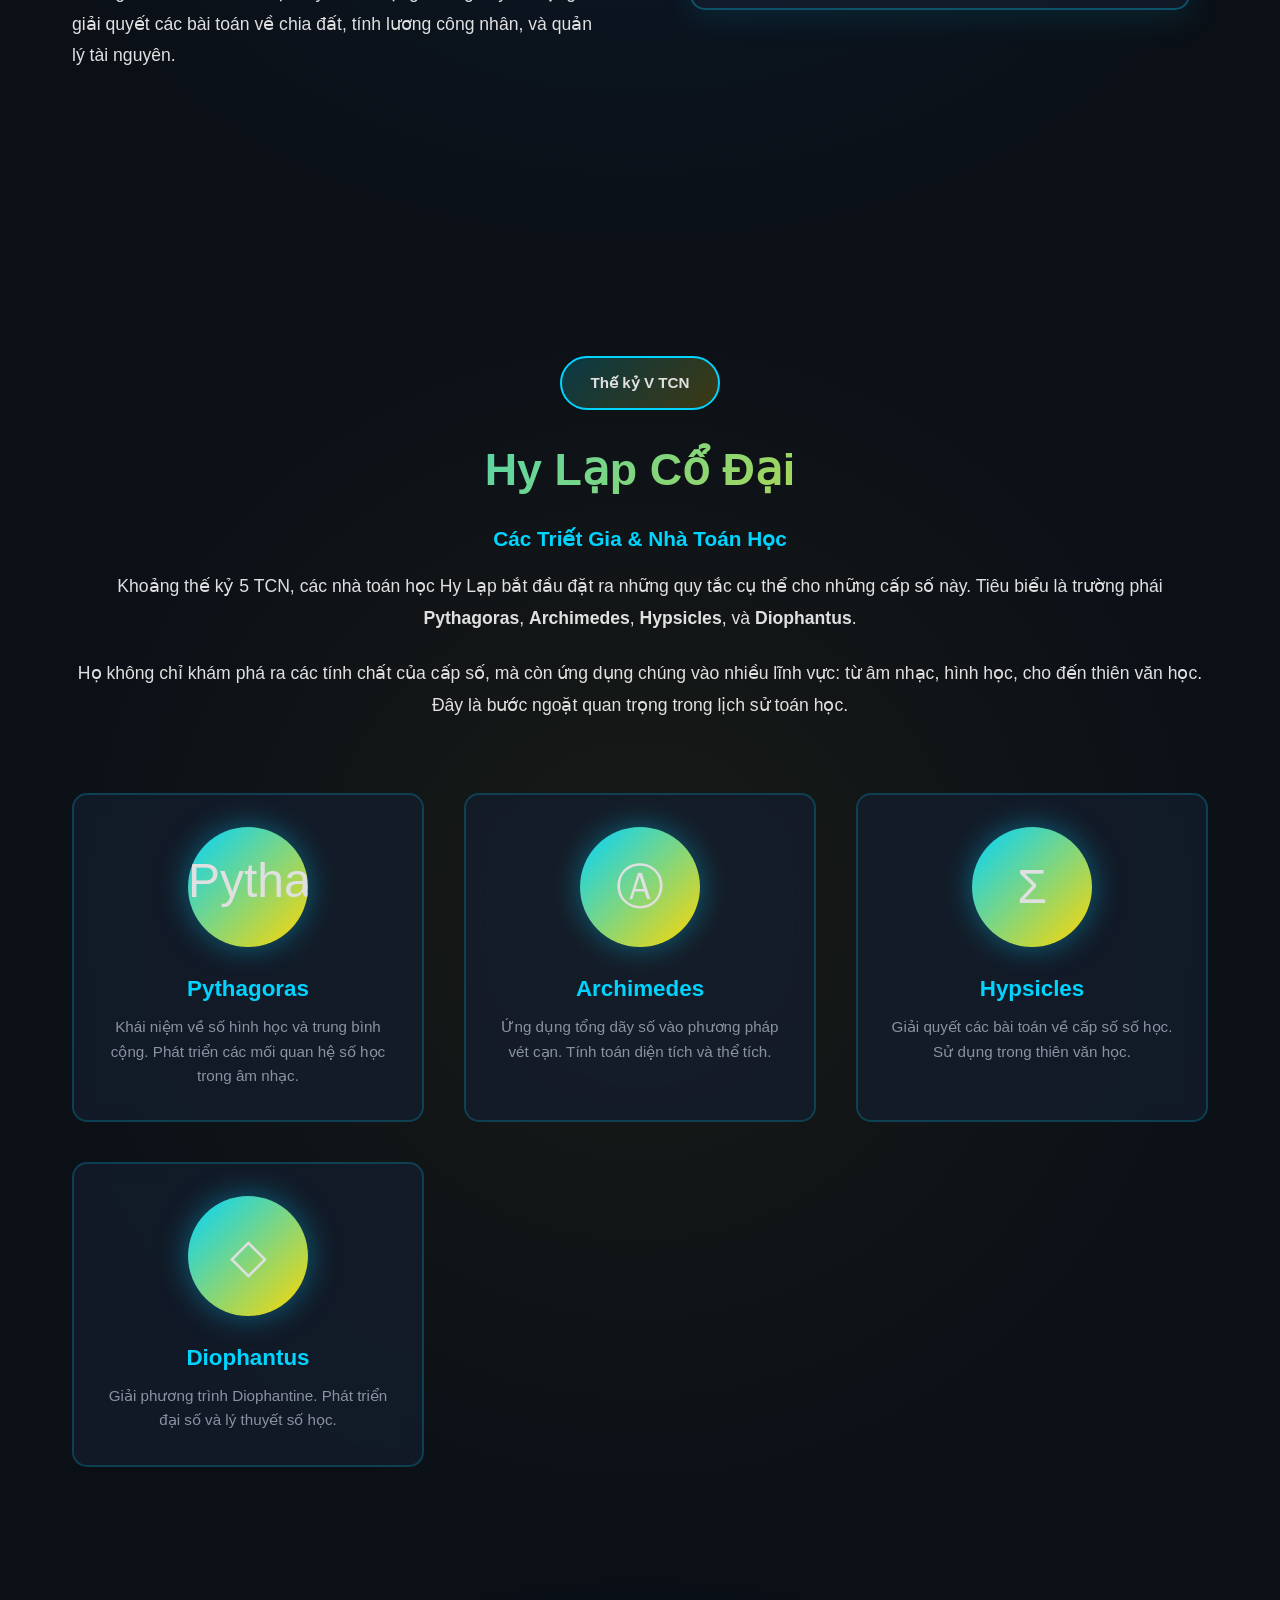
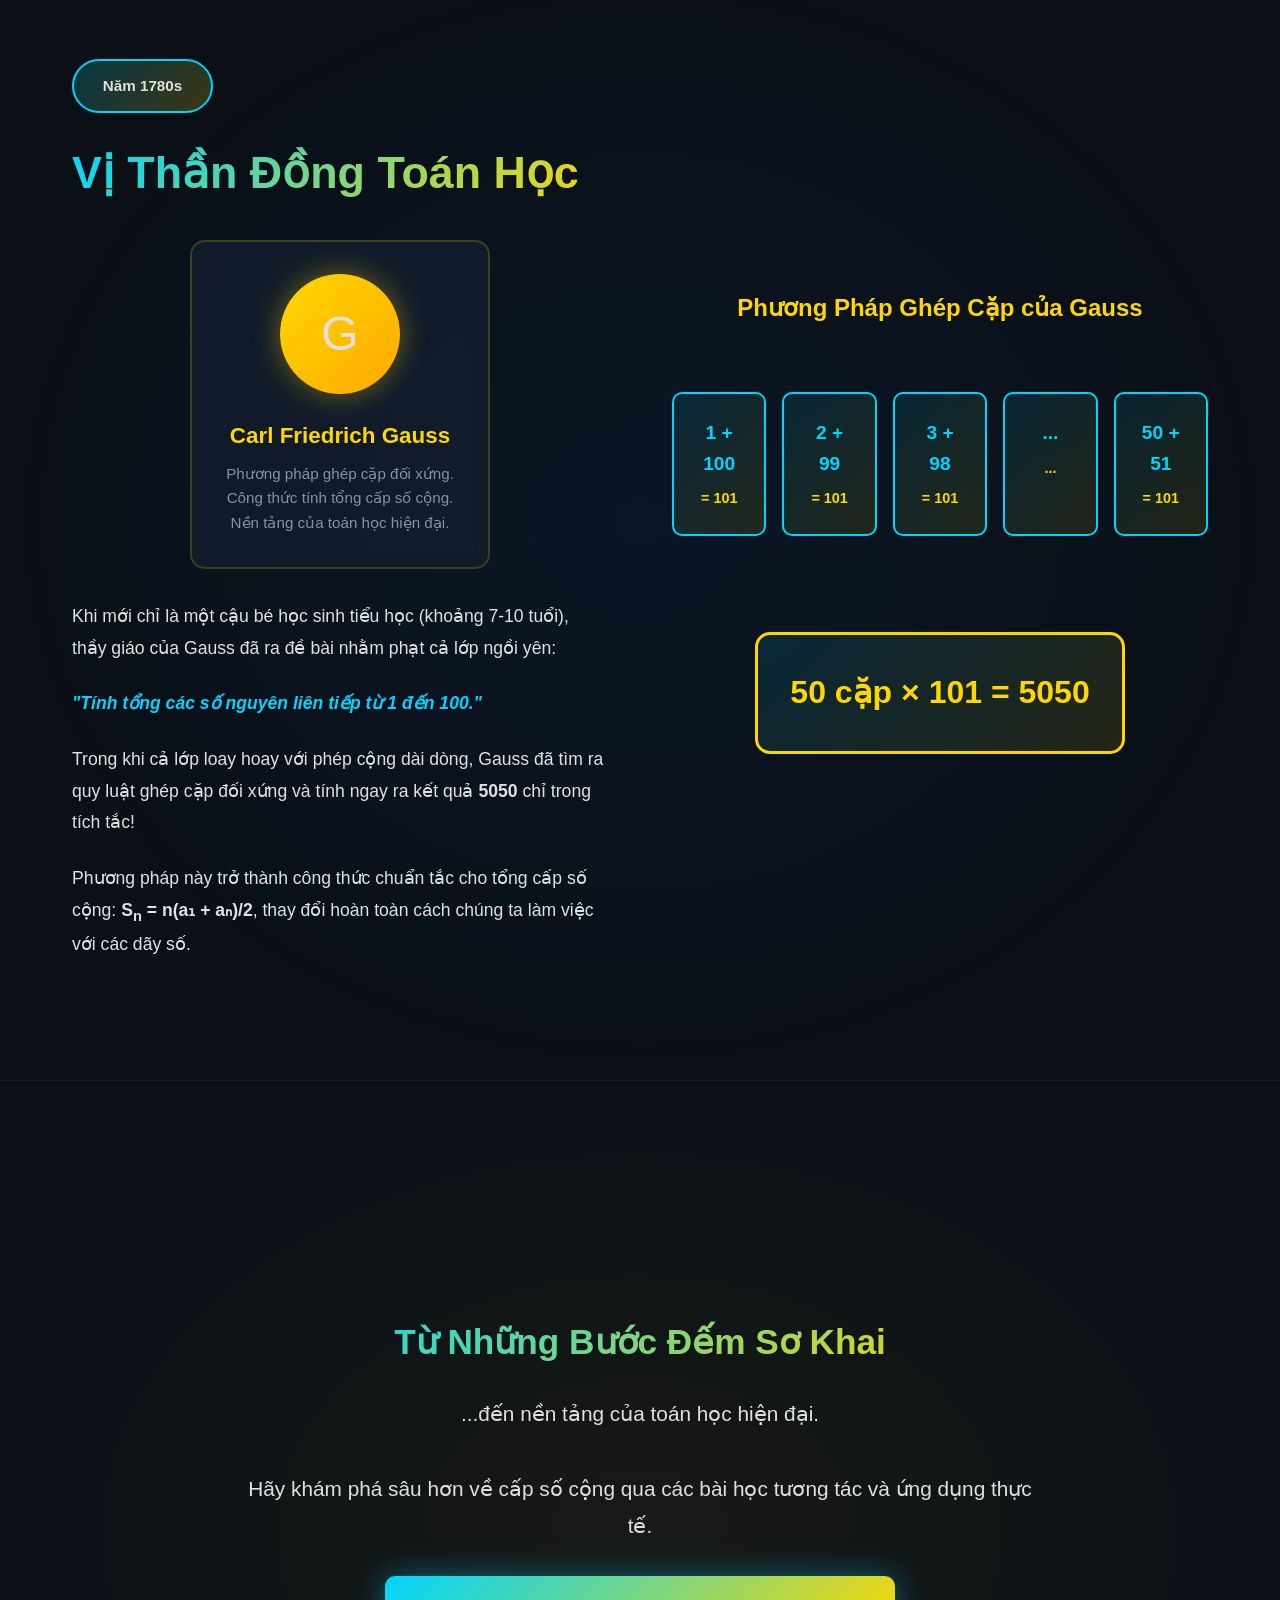
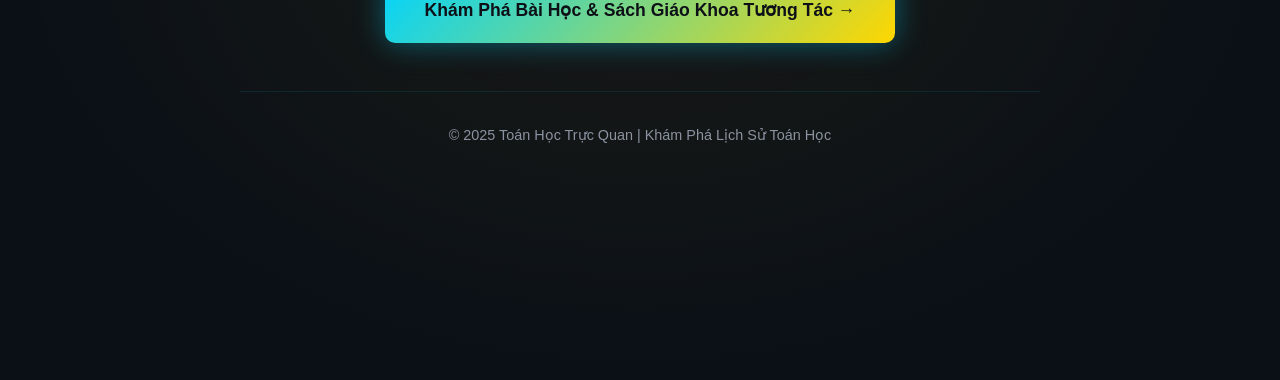
==== commit 70720b84: "Update index.html" ====
--- a/index.html
+++ b/index.html
@@ -770,7 +770,9 @@
             </div>
             <div class="historians-grid" style="margin-top: 3rem;">
                 <div class="historian-card reveal">
-                    <div class="historian-avatar">Π</div>
+                    <div class="historian-avatar">
+                        <img src="https://sb.tinhte.vn/2021/03/5412437_carl-gauss-2.jpg" alt="Pythagoras" style="width: 100%; height: 100%; object-fit: cover; border-radius: 50%;">
+                    </div>
                     <div class="historian-name">Pythagoras</div>
                     <div class="historian-contribution">
                         Khái niệm về số hình học và trung bình cộng. Phát triển các mối quan hệ số học trong âm nhạc.
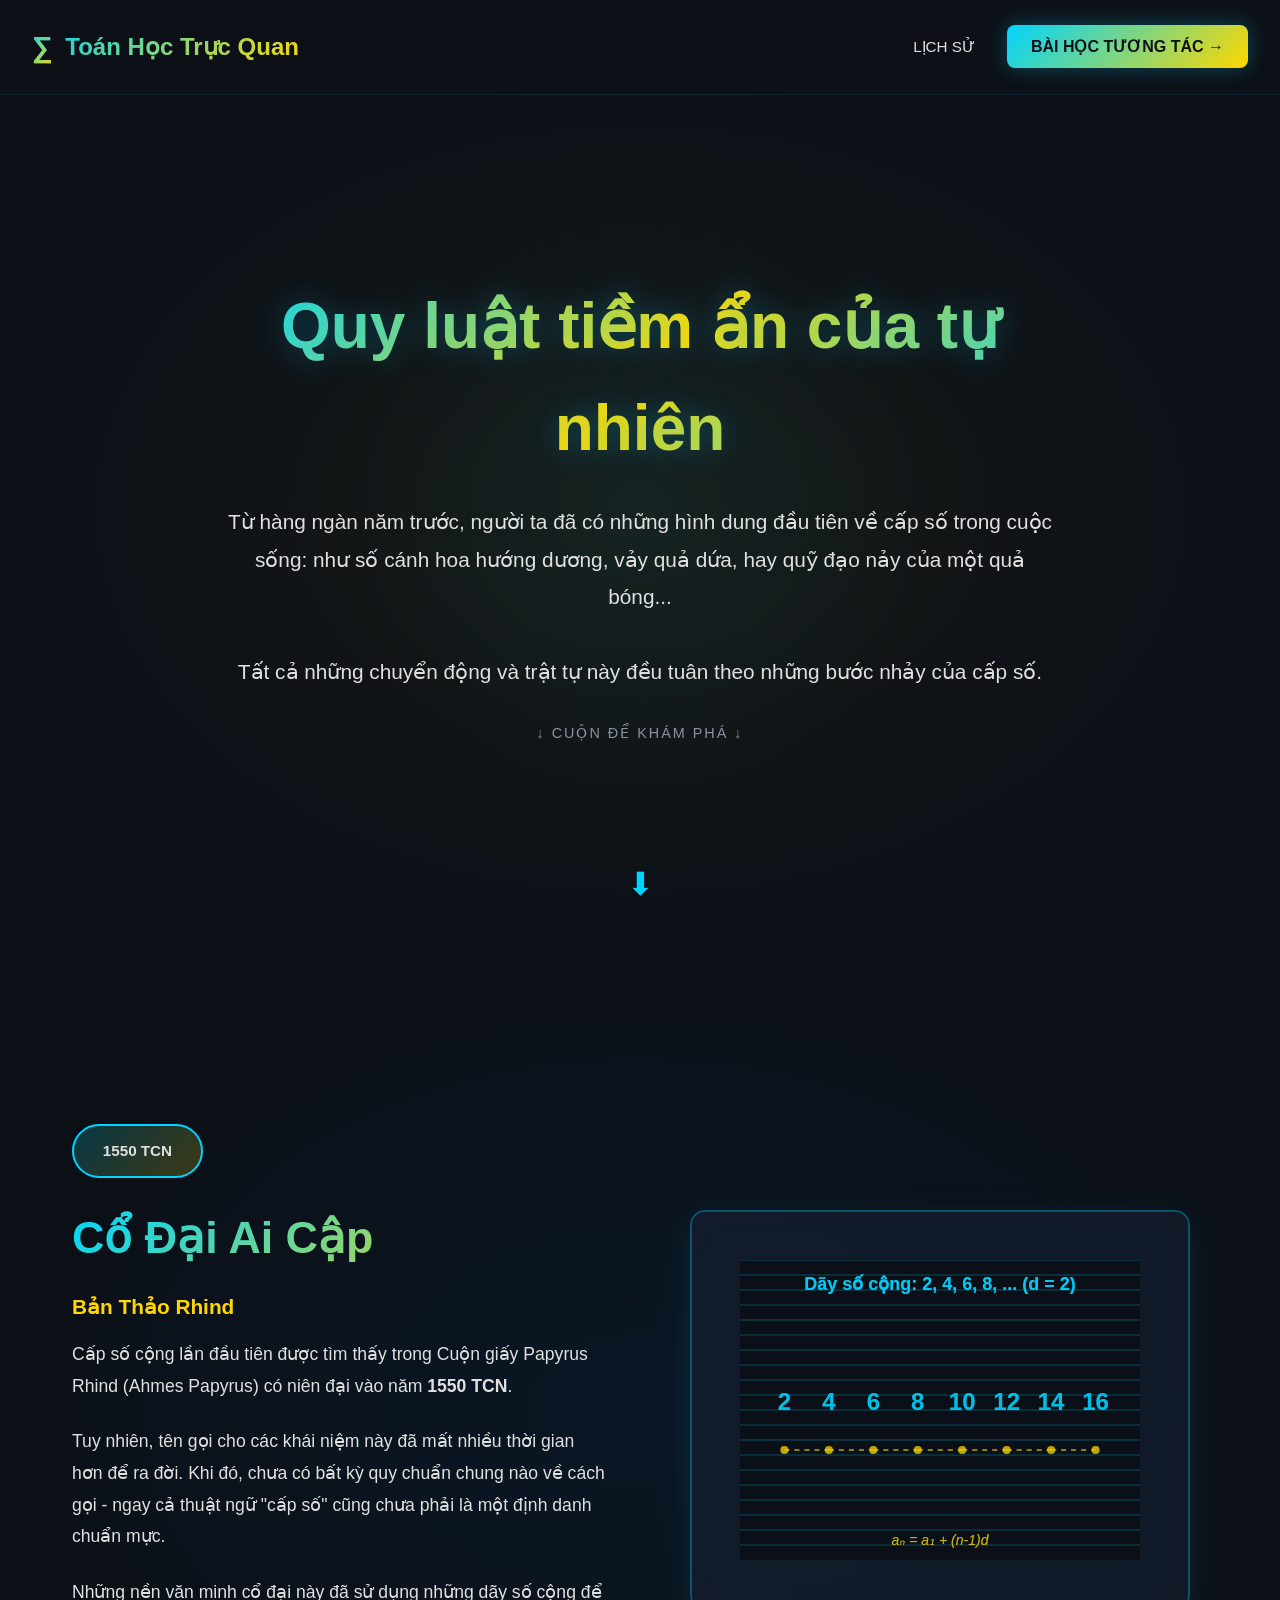
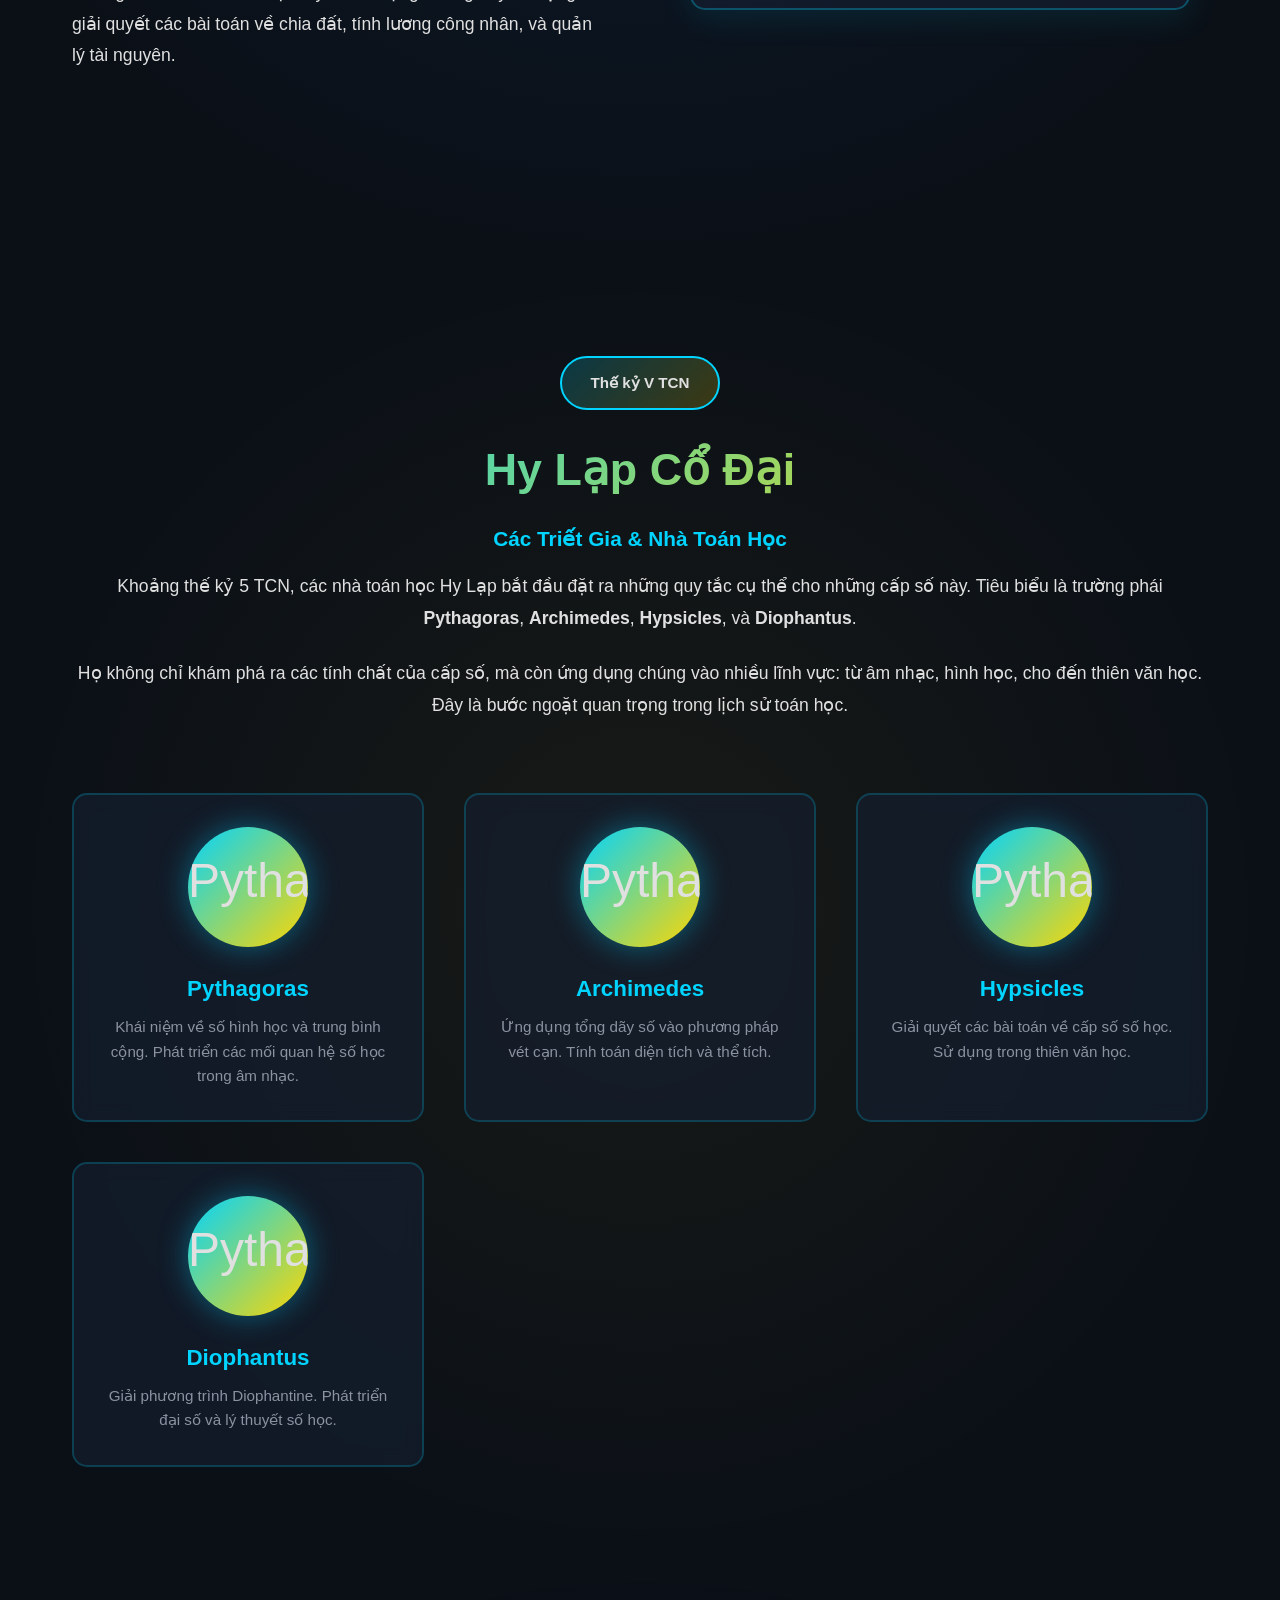
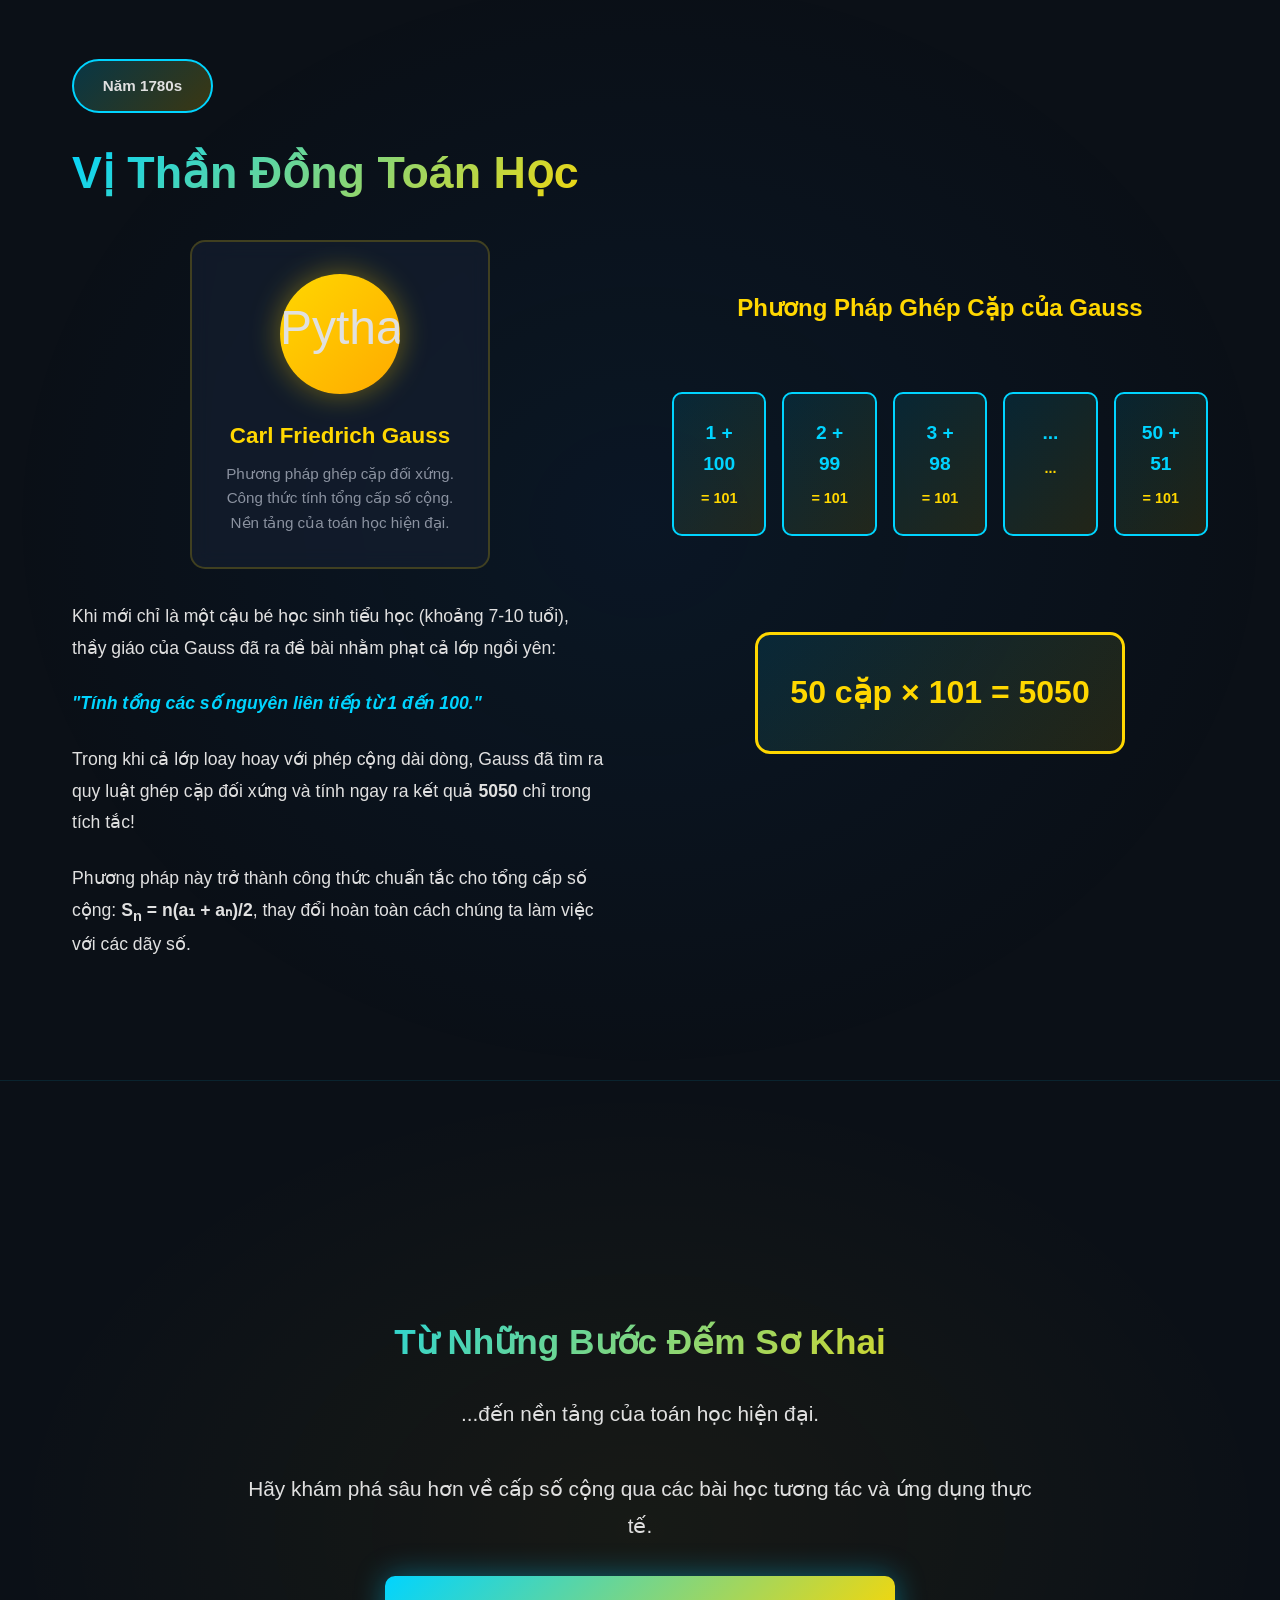
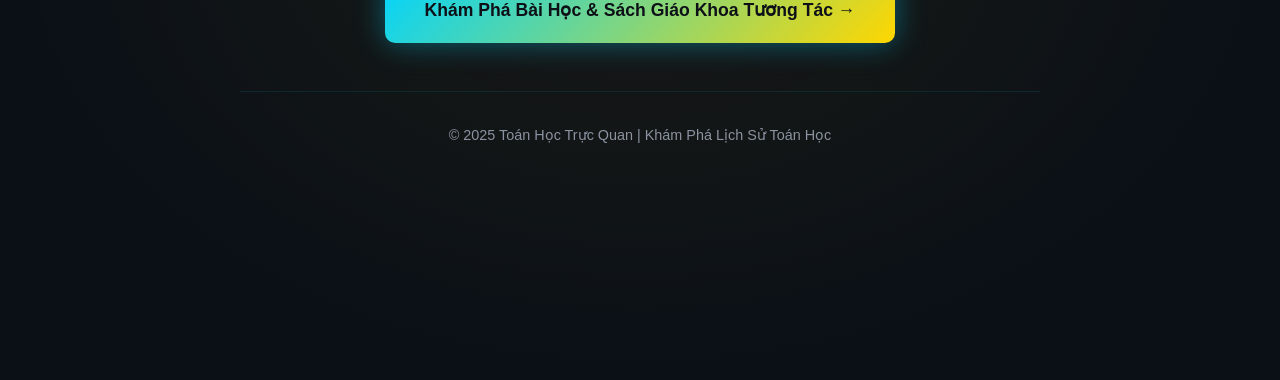
==== commit e6d8465d: "Update index.html" ====
--- a/index.html
+++ b/index.html
@@ -771,7 +771,7 @@
             <div class="historians-grid" style="margin-top: 3rem;">
                 <div class="historian-card reveal">
                     <div class="historian-avatar">
-                        <img src="https://sb.tinhte.vn/2021/03/5412437_carl-gauss-2.jpg" alt="Pythagoras" style="width: 100%; height: 100%; object-fit: cover; border-radius: 50%;">
+                        <img src="https://sohanews.sohacdn.com/2016/3-1474447337607.jpg" alt="Pythagoras" style="width: 100%; height: 100%; object-fit: cover; border-radius: 50%;">
                     </div>
                     <div class="historian-name">Pythagoras</div>
                     <div class="historian-contribution">
@@ -779,21 +779,27 @@
                     </div>
                 </div>
                 <div class="historian-card reveal">
-                    <div class="historian-avatar">Ⓐ</div>
+                    <div class="historian-avatar">
+                        <img src="https://encrypted-tbn0.gstatic.com/images?q=tbn:ANd9GcS_aGHb9EMPBjaTHwE1hCVBBScLwwa5HbqbHQhaaWw68_I4lphkcn3CvxQ&s=10" alt="Pythagoras" style="width: 100%; height: 100%; object-fit: cover; border-radius: 50%;">
+                    </div>
                     <div class="historian-name">Archimedes</div>
                     <div class="historian-contribution">
                         Ứng dụng tổng dãy số vào phương pháp vét cạn. Tính toán diện tích và thể tích.
                     </div>
                 </div>
                 <div class="historian-card reveal">
-                    <div class="historian-avatar">Σ</div>
+                    <div class="historian-avatar">
+                        <img src="https://encrypted-tbn0.gstatic.com/images?q=tbn:ANd9GcQnoTWZLnrtnY3wd4OKEd05_IfmzEkCKo22oDX5F8ihk2WvvcmWGklqmWg&s=10" alt="Pythagoras" style="width: 100%; height: 100%; object-fit: cover; border-radius: 50%;">
+                    </div>
                     <div class="historian-name">Hypsicles</div>
                     <div class="historian-contribution">
                         Giải quyết các bài toán về cấp số số học. Sử dụng trong thiên văn học.
                     </div>
                 </div>
                 <div class="historian-card reveal">
-                    <div class="historian-avatar">◇</div>
+                    <div class="historian-avatar">
+                        <img src="https://encrypted-tbn0.gstatic.com/images?q=tbn:ANd9GcQnoTWZLnrtnY3wd4OKEd05_IfmzEkCKo22oDX5F8ihk2WvvcmWGklqmWg&s=10" alt="Pythagoras" style="width: 100%; height: 100%; object-fit: cover; border-radius: 50%;">
+                    </div>
                     <div class="historian-name">Diophantus</div>
                     <div class="historian-contribution">
                         Giải phương trình Diophantine. Phát triển đại số và lý thuyết số học.
@@ -811,7 +817,9 @@
                 <h2>Vị Thần Đồng Toán Học</h2>
                 <div class="gauss-card-section">
                     <div class="gauss-card reveal">
-                        <div class="gauss-avatar">G</div>
+                        <div class="gauss-avatar">
+                            <img src="https://sb.tinhte.vn/2021/03/5412437_carl-gauss-2.jpg" alt="Pythagoras" style="width: 100%; height: 100%; object-fit: cover; border-radius: 50%;">
+                        </div>
                         <div class="gauss-name">Carl Friedrich Gauss</div>
                         <div class="gauss-contribution">
                             Phương pháp ghép cặp đối xứng. Công thức tính tổng cấp số cộng. Nền tảng của toán học hiện đại.
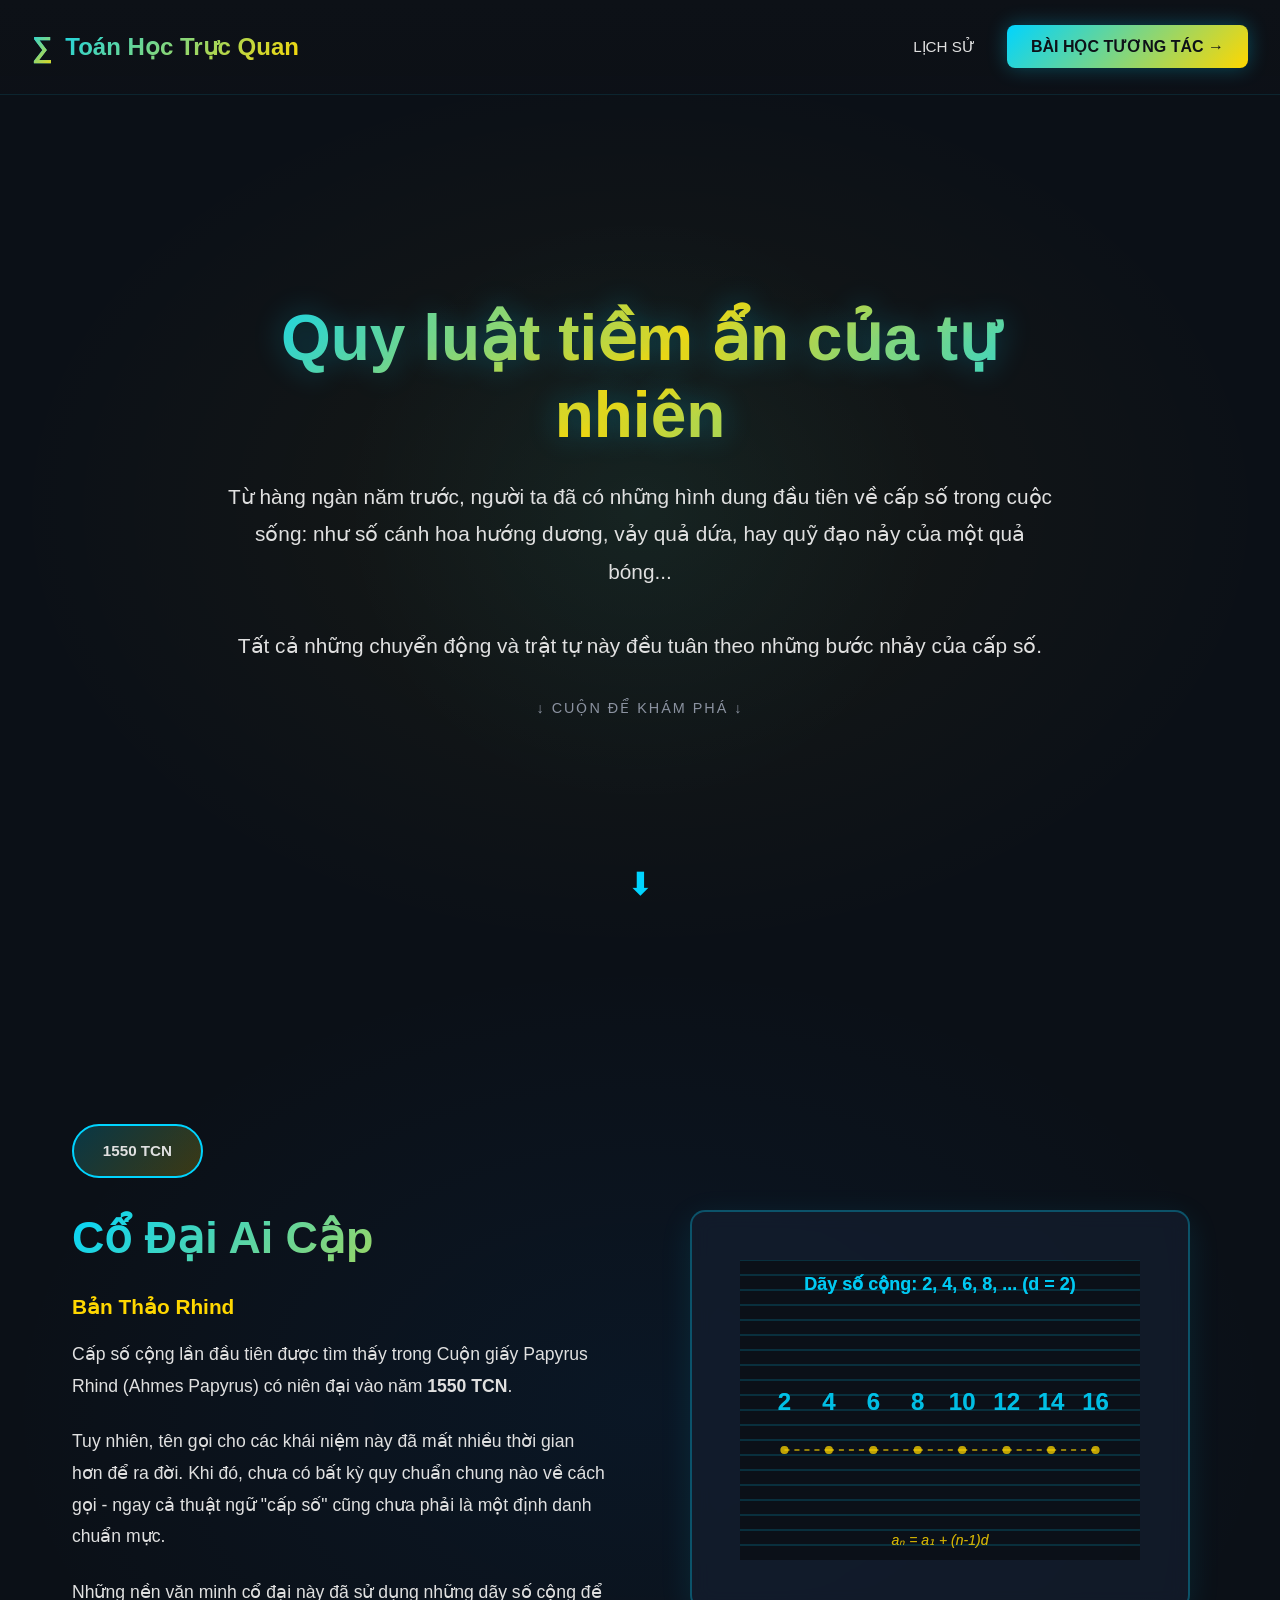
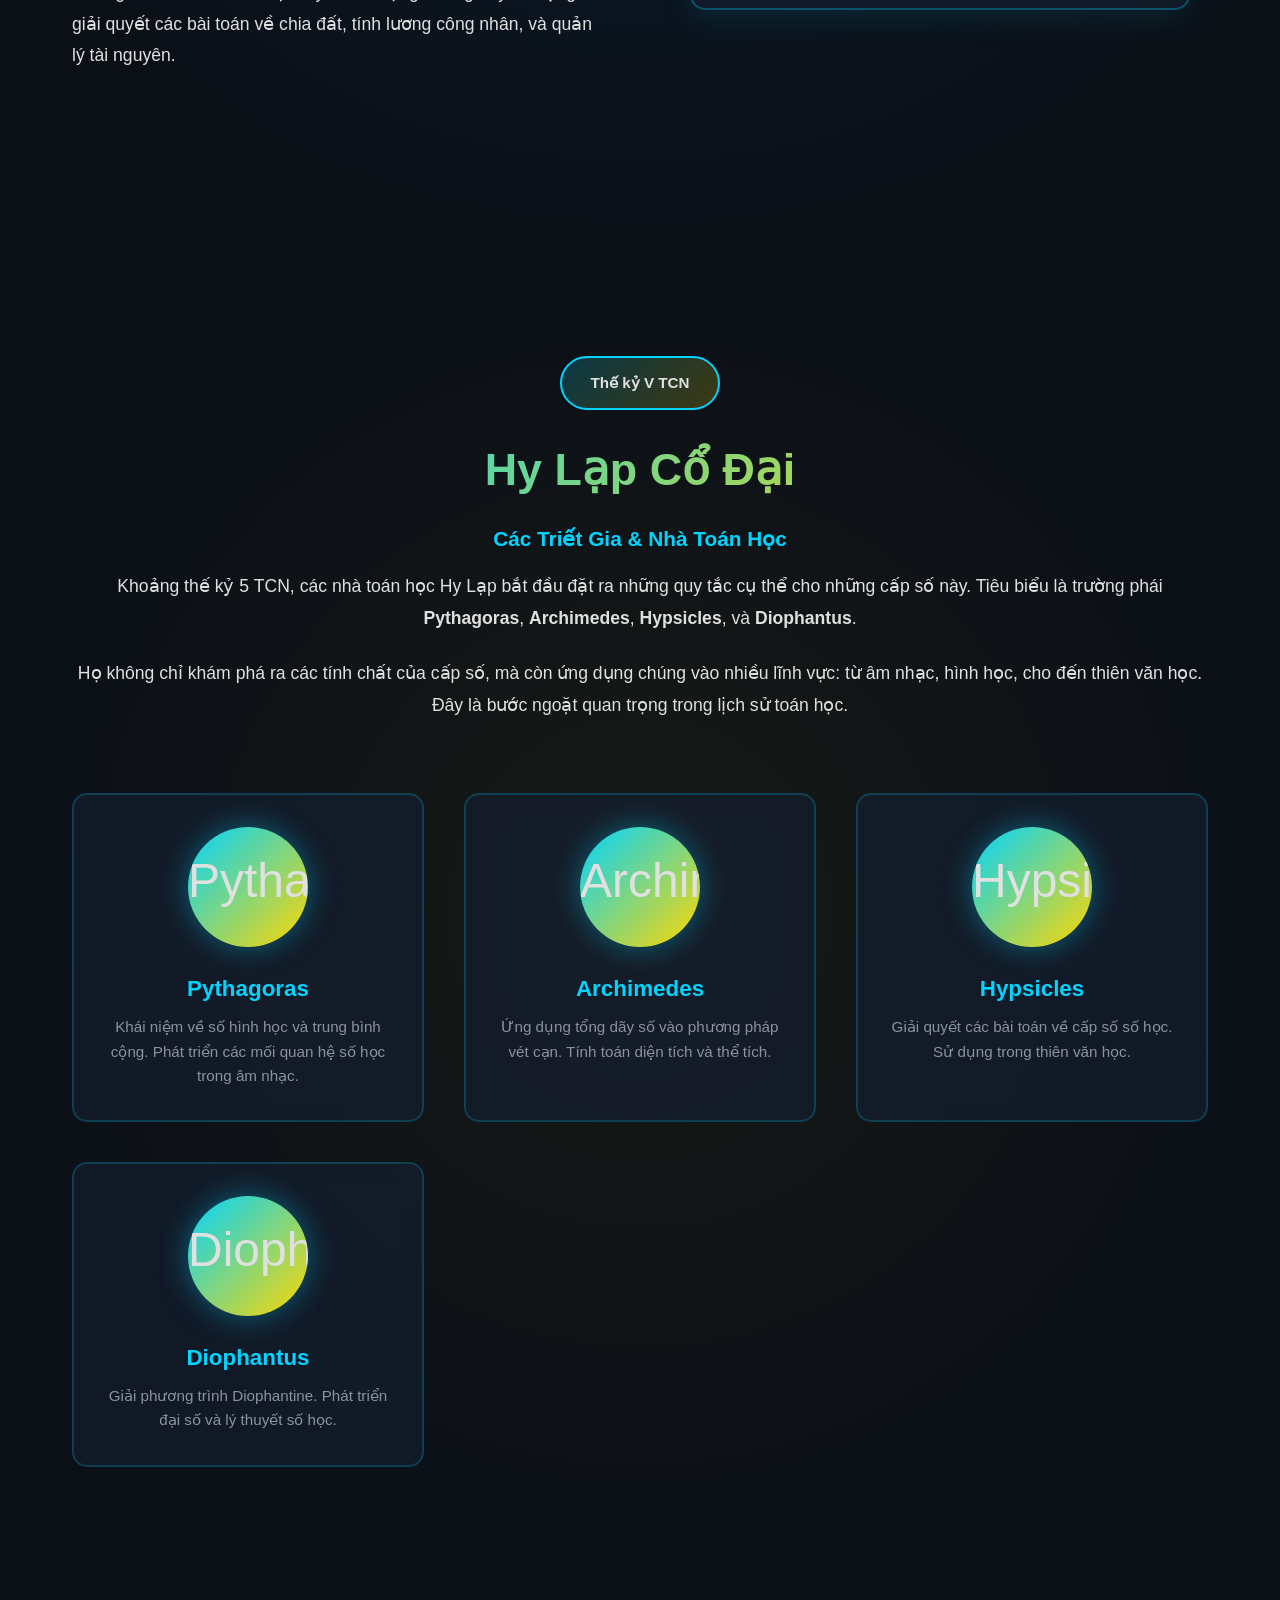
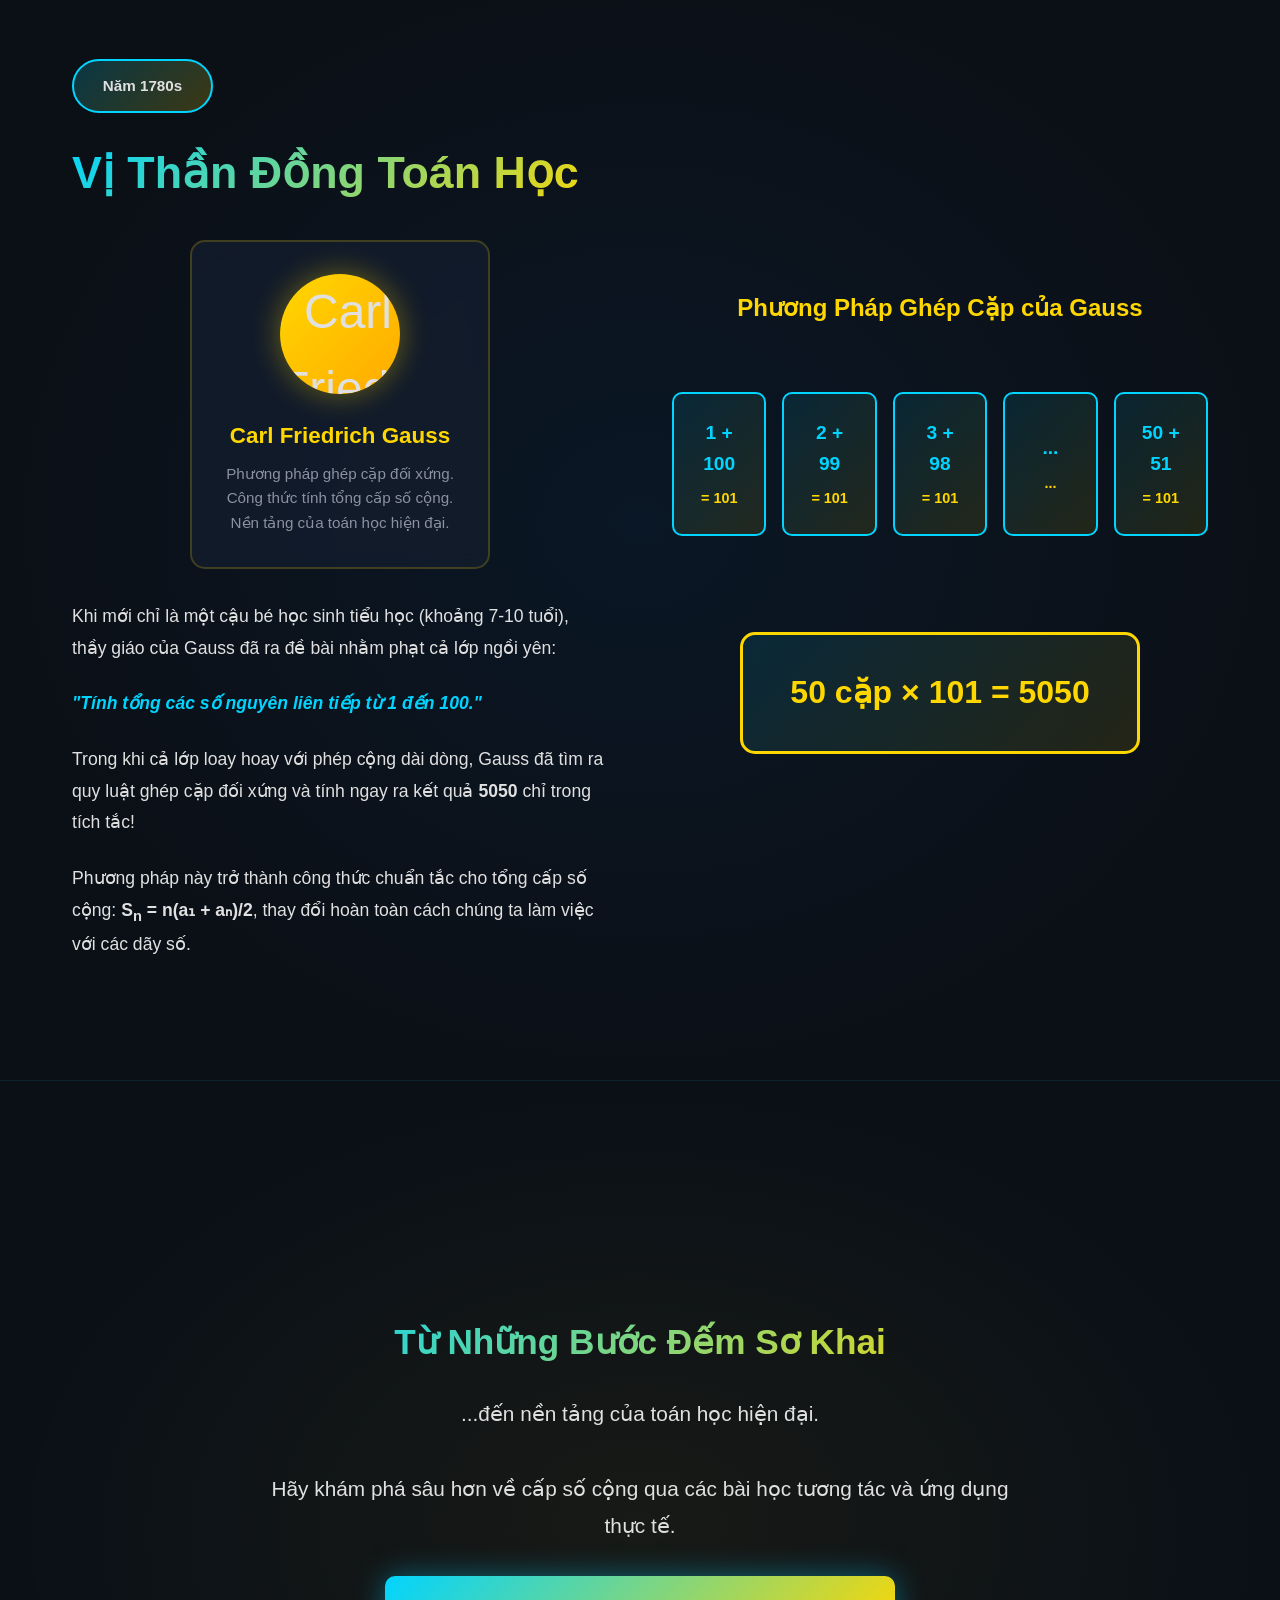
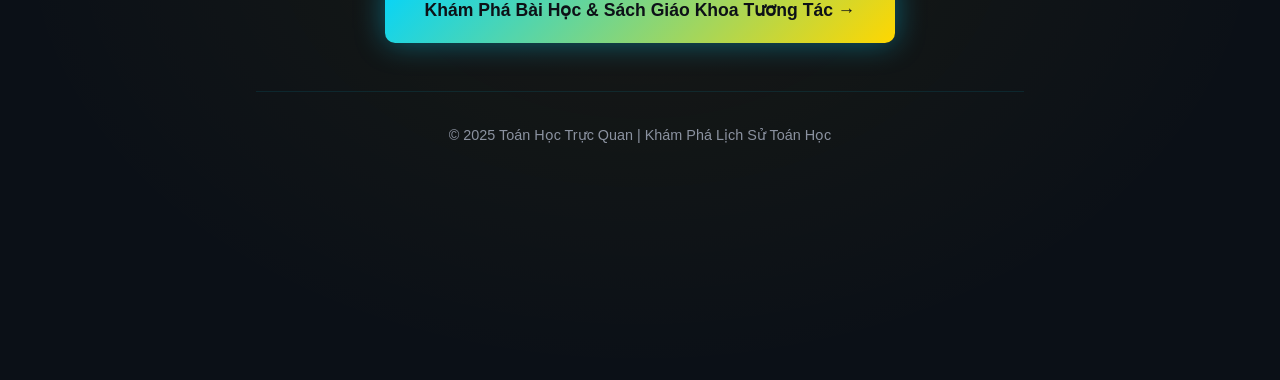
==== commit fcf26c3f: "Cải thiện tính responsive của trang web - Thêm media queries cho các thiết bị khác nhau (480px, 768p" ====
--- a/index.html
+++ b/index.html
@@ -117,6 +117,7 @@
             text-decoration: none;
             transition: all 0.3s ease;
             box-shadow: 0 0 20px rgba(0, 212, 255, 0.3);
+            white-space: nowrap;
         }
 
         .cta-button:hover {
@@ -124,17 +125,72 @@
             box-shadow: 0 0 30px rgba(0, 212, 255, 0.5);
         }
 
+        @media (max-width: 1024px) {
+            nav {
+                padding: 1rem 1.5rem;
+            }
+            .logo {
+                font-size: 1.2rem;
+            }
+            .logo-symbol {
+                font-size: 1.5rem;
+            }
+            .nav-menu {
+                gap: 1.5rem;
+                font-size: 0.9rem;
+            }
+            .cta-button {
+                padding: 0.7rem 1.2rem;
+                font-size: 0.85rem;
+            }
+        }
+
         @media (max-width: 768px) {
             nav {
                 padding: 1rem;
+                flex-wrap: wrap;
+                gap: 1rem;
+            }
+            .logo {
+                font-size: 1rem;
+                min-width: 100%;
+            }
+            .logo-symbol {
+                font-size: 1.3rem;
             }
             .nav-menu {
-                gap: 1rem;
-                font-size: 0.9rem;
+                gap: 0.5rem;
+                width: 100%;
+                justify-content: flex-start;
+            }
+            .nav-link {
+                font-size: 0.8rem;
             }
             .cta-button {
                 padding: 0.6rem 1rem;
-                font-size: 0.85rem;
+                font-size: 0.75rem;
+            }
+        }
+
+        @media (max-width: 480px) {
+            nav {
+                padding: 0.8rem;
+            }
+            .logo {
+                font-size: 0.9rem;
+            }
+            .logo-symbol {
+                font-size: 1.1rem;
+            }
+            .nav-menu {
+                gap: 0.3rem;
+            }
+            .nav-link {
+                font-size: 0.7rem;
+            }
+            .cta-button {
+                padding: 0.5rem 0.8rem;
+                font-size: 0.7rem;
             }
         }
 
@@ -184,6 +240,7 @@
             margin-top: 60px;
             background: radial-gradient(ellipse at 50% 50%, rgba(0, 102, 204, 0.1) 0%, transparent 70%),
                         linear-gradient(180deg, var(--dark-bg) 0%, var(--darker-bg) 100%);
+            padding: 2rem 1rem;
         }
 
         .hero::before {
@@ -222,6 +279,7 @@
             background-clip: text;
             text-shadow: 0 0 30px rgba(0, 212, 255, 0.3);
             animation: glow-pulse 3s ease-in-out infinite;
+            line-height: 1.2;
         }
 
         @keyframes glow-pulse {
@@ -262,16 +320,64 @@
             letter-spacing: 2px;
         }
 
+        @media (max-width: 1024px) {
+            .hero {
+                margin-top: 100px;
+                padding: 1.5rem;
+            }
+            .hero-title {
+                font-size: 3rem;
+            }
+            .hero-subtitle {
+                font-size: 1.1rem;
+            }
+        }
+
         @media (max-width: 768px) {
             .hero {
                 min-height: auto;
-                padding-top: 100px;
+                padding-top: 50px;
+                padding-bottom: 80px;
+                margin-top: 80px;
+            }
+            .hero-content {
+                padding: 1.5rem;
             }
             .hero-title {
                 font-size: 2.2rem;
+                margin-bottom: 1rem;
             }
             .hero-subtitle {
                 font-size: 1rem;
+                margin-bottom: 1.5rem;
+            }
+            .bounce-arrow {
+                bottom: 30px;
+                font-size: 1.5rem;
+            }
+        }
+
+        @media (max-width: 480px) {
+            .hero {
+                padding-top: 40px;
+                padding-bottom: 60px;
+                margin-top: 70px;
+            }
+            .hero-content {
+                padding: 1rem;
+            }
+            .hero-title {
+                font-size: 1.5rem;
+                margin-bottom: 0.8rem;
+            }
+            .hero-subtitle {
+                font-size: 0.9rem;
+                margin-bottom: 1rem;
+                line-height: 1.6;
+            }
+            .scroll-text {
+                font-size: 0.8rem;
+                margin-top: 0.8rem;
             }
         }
 
@@ -280,6 +386,7 @@
             max-width: 1200px;
             margin: 0 auto;
             padding: 0 2rem;
+            width: 100%;
         }
 
         section {
@@ -288,6 +395,7 @@
             align-items: center;
             justify-content: center;
             padding: 6rem 0;
+            width: 100%;
         }
 
         section:nth-child(odd) {
@@ -352,6 +460,8 @@
             backdrop-filter: blur(10px);
             box-shadow: 0 8px 32px rgba(0, 212, 255, 0.1);
             transition: all 0.3s ease;
+            width: 100%;
+            max-width: 500px;
         }
 
         .visual-card:hover {
@@ -360,17 +470,64 @@
             transform: translateY(-10px);
         }
 
+        @media (max-width: 1024px) {
+            .container {
+                padding: 0 1.5rem;
+            }
+            .section-content {
+                gap: 2.5rem;
+            }
+            .section-text h2 {
+                font-size: 2.2rem;
+            }
+            section {
+                padding: 4rem 0;
+            }
+        }
+
         @media (max-width: 768px) {
+            .container {
+                padding: 0 1rem;
+            }
             .section-content {
                 grid-template-columns: 1fr;
                 gap: 2rem;
             }
             .section-text h2 {
-                font-size: 2rem;
+                font-size: 1.8rem;
+            }
+            .section-text p {
+                font-size: 1rem;
             }
             section {
                 padding: 3rem 0;
                 min-height: auto;
+            }
+            .visual-card {
+                padding: 2rem;
+            }
+        }
+
+        @media (max-width: 480px) {
+            .container {
+                padding: 0 0.8rem;
+            }
+            .section-text h2 {
+                font-size: 1.4rem;
+            }
+            .section-text p {
+                font-size: 0.9rem;
+                margin-bottom: 1rem;
+            }
+            section {
+                padding: 2rem 0;
+            }
+            .visual-card {
+                padding: 1.5rem;
+            }
+            .timeline-badge {
+                padding: 0.6rem 1.2rem;
+                font-size: 0.85rem;
             }
         }
 
@@ -415,6 +572,7 @@
             font-size: 3rem;
             box-shadow: 0 0 30px rgba(0, 212, 255, 0.4);
             flex-shrink: 0;
+            overflow: hidden;
         }
 
         .historian-name {
@@ -428,6 +586,59 @@
             font-size: 0.95rem;
             color: var(--text-muted);
             line-height: 1.6;
+        }
+
+        @media (max-width: 1024px) {
+            .historians-grid {
+                grid-template-columns: repeat(auto-fit, minmax(220px, 1fr));
+                gap: 1.5rem;
+            }
+        }
+
+        @media (max-width: 768px) {
+            .historians-grid {
+                grid-template-columns: repeat(2, 1fr);
+                gap: 1.5rem;
+                margin-top: 2rem;
+            }
+            .historian-card {
+                padding: 1.5rem;
+            }
+            .historian-avatar {
+                width: 100px;
+                height: 100px;
+                font-size: 2.5rem;
+                margin-bottom: 1rem;
+            }
+            .historian-name {
+                font-size: 1.1rem;
+            }
+            .historian-contribution {
+                font-size: 0.85rem;
+            }
+        }
+
+        @media (max-width: 480px) {
+            .historians-grid {
+                grid-template-columns: 1fr;
+                gap: 1rem;
+                margin-top: 1.5rem;
+            }
+            .historian-card {
+                padding: 1.2rem;
+            }
+            .historian-avatar {
+                width: 80px;
+                height: 80px;
+                font-size: 2rem;
+                margin-bottom: 0.8rem;
+            }
+            .historian-name {
+                font-size: 1rem;
+            }
+            .historian-contribution {
+                font-size: 0.8rem;
+            }
         }
 
         /* ==================== GAUSS SECTION ==================== */
@@ -438,6 +649,7 @@
             justify-content: center;
             padding: 6rem 0;
             background: radial-gradient(ellipse at 50% 50%, rgba(255, 215, 0, 0.05) 0%, transparent 70%);
+            width: 100%;
         }
 
         .gauss-content {
@@ -507,6 +719,7 @@
             font-size: 3rem;
             box-shadow: 0 0 30px rgba(255, 215, 0, 0.4);
             flex-shrink: 0;
+            overflow: hidden;
         }
 
         .gauss-name {
@@ -548,6 +761,10 @@
             transition: all 0.4s ease;
             animation: slideIn 0.6s ease-out forwards;
             opacity: 0;
+            min-height: 80px;
+            display: flex;
+            flex-direction: column;
+            justify-content: center;
         }
 
         .pair-box:nth-child(1) { animation-delay: 0s; }
@@ -596,6 +813,110 @@
             border-radius: 15px;
             color: var(--accent-gold);
             animation: glow-pulse 2s ease-in-out infinite;
+            width: 100%;
+            max-width: 400px;
+        }
+
+        @media (max-width: 1024px) {
+            .gauss-content {
+                grid-template-columns: 1fr;
+                gap: 2.5rem;
+                padding: 0 1.5rem;
+            }
+            .gauss-text h2 {
+                font-size: 2.2rem;
+            }
+            .number-pairs {
+                grid-template-columns: repeat(3, 1fr);
+                gap: 0.8rem;
+            }
+            .pair-box {
+                padding: 1rem;
+                font-size: 0.9rem;
+                min-height: 70px;
+            }
+            .pair-number {
+                font-size: 1rem;
+            }
+            .pair-result {
+                font-size: 0.8rem;
+            }
+        }
+
+        @media (max-width: 768px) {
+            .gauss-section {
+                padding: 4rem 0;
+            }
+            .gauss-content {
+                padding: 0 1rem;
+                gap: 2rem;
+            }
+            .gauss-text h2 {
+                font-size: 1.8rem;
+            }
+            .gauss-text p {
+                font-size: 1rem;
+            }
+            .number-pairs {
+                grid-template-columns: repeat(3, 1fr);
+                gap: 0.8rem;
+                margin: 1.5rem 0;
+            }
+            .pair-box {
+                padding: 0.8rem;
+                min-height: 60px;
+            }
+            .gauss-result {
+                font-size: 1.5rem;
+                padding: 1.5rem;
+                margin-top: 1.5rem;
+            }
+        }
+
+        @media (max-width: 480px) {
+            .gauss-section {
+                padding: 2rem 0;
+            }
+            .gauss-content {
+                padding: 0 0.8rem;
+            }
+            .gauss-text h2 {
+                font-size: 1.4rem;
+            }
+            .gauss-text p {
+                font-size: 0.9rem;
+                margin-bottom: 1rem;
+            }
+            .number-pairs {
+                grid-template-columns: repeat(2, 1fr);
+                gap: 0.6rem;
+                margin: 1rem 0;
+            }
+            .pair-box {
+                padding: 0.6rem;
+                font-size: 0.75rem;
+                min-height: 50px;
+            }
+            .pair-number {
+                font-size: 0.9rem;
+            }
+            .pair-result {
+                font-size: 0.7rem;
+                margin-top: 0.3rem;
+            }
+            .gauss-result {
+                font-size: 1.2rem;
+                padding: 1.2rem;
+                margin-top: 1rem;
+            }
+            .gauss-card {
+                padding: 1.5rem;
+            }
+            .gauss-avatar {
+                width: 100px;
+                height: 100px;
+                font-size: 2.5rem;
+            }
         }
 
         /* ==================== FOOTER ==================== */
@@ -604,11 +925,22 @@
             padding: 4rem 2rem;
             text-align: center;
             border-top: 1px solid rgba(0, 212, 255, 0.1);
+            width: 100%;
         }
 
         .footer-content {
             max-width: 800px;
             margin: 0 auto;
+            padding: 0 1rem;
+        }
+
+        .footer-content h2 {
+            font-size: 2.2rem;
+            margin-bottom: 1.5rem;
+            background: linear-gradient(135deg, var(--accent-cyan), var(--accent-gold));
+            -webkit-background-clip: text;
+            -webkit-text-fill-color: transparent;
+            background-clip: text;
         }
 
         .footer-message {
@@ -631,6 +963,7 @@
             text-decoration: none;
             transition: all 0.3s ease;
             box-shadow: 0 0 30px rgba(0, 212, 255, 0.4);
+            white-space: nowrap;
         }
 
         .footer-cta:hover {
@@ -646,44 +979,78 @@
             font-size: 0.9rem;
         }
 
+        @media (max-width: 1024px) {
+            .footer {
+                padding: 3rem 1.5rem;
+            }
+            .footer-content h2 {
+                font-size: 1.8rem;
+            }
+            .footer-message {
+                font-size: 1.1rem;
+            }
+            .footer-cta {
+                padding: 1rem 2rem;
+                font-size: 1rem;
+            }
+        }
+
+        @media (max-width: 768px) {
+            .footer {
+                padding: 2rem 1rem;
+            }
+            .footer-content h2 {
+                font-size: 1.5rem;
+                margin-bottom: 1rem;
+            }
+            .footer-message {
+                font-size: 1rem;
+                margin-bottom: 1.5rem;
+            }
+            .footer-cta {
+                padding: 0.9rem 1.8rem;
+                font-size: 0.95rem;
+            }
+            .footer-bottom {
+                margin-top: 2rem;
+                padding-top: 1.5rem;
+                font-size: 0.85rem;
+            }
+        }
+
+        @media (max-width: 480px) {
+            .footer {
+                padding: 1.5rem 0.8rem;
+            }
+            .footer-content {
+                padding: 0 0.5rem;
+            }
+            .footer-content h2 {
+                font-size: 1.2rem;
+                margin-bottom: 0.8rem;
+            }
+            .footer-message {
+                font-size: 0.9rem;
+                margin-bottom: 1.2rem;
+                line-height: 1.6;
+            }
+            .footer-cta {
+                padding: 0.8rem 1.5rem;
+                font-size: 0.85rem;
+            }
+            .footer-bottom {
+                margin-top: 1.5rem;
+                padding-top: 1rem;
+                font-size: 0.8rem;
+            }
+        }
+
         /* ==================== CANVAS ANIMATION ==================== */
         canvas {
             display: block;
             margin: 0 auto;
             max-width: 100%;
             height: auto;
-        }
-
-        /* ==================== RESPONSIVE ==================== */
-        @media (max-width: 1024px) {
-            .historians-grid {
-                grid-template-columns: repeat(auto-fit, minmax(200px, 1fr));
-                gap: 1.5rem;
-            }
-            .number-pairs {
-                grid-template-columns: repeat(3, 1fr);
-            }
-            .gauss-content {
-                grid-template-columns: 1fr;
-            }
-        }
-
-        @media (max-width: 600px) {
-            .number-pairs {
-                grid-template-columns: repeat(2, 1fr);
-                gap: 0.8rem;
-            }
-            .pair-box {
-                padding: 1rem;
-                font-size: 0.85rem;
-            }
-            .footer-cta {
-                padding: 0.9rem 1.8rem;
-                font-size: 0.95rem;
-            }
-            .gauss-content {
-                padding: 0 1rem;
-            }
         }
     </style>
 </head>
@@ -780,7 +1147,7 @@
                 </div>
                 <div class="historian-card reveal">
                     <div class="historian-avatar">
-                        <img src="https://encrypted-tbn0.gstatic.com/images?q=tbn:ANd9GcS_aGHb9EMPBjaTHwE1hCVBBScLwwa5HbqbHQhaaWw68_I4lphkcn3CvxQ&s=10" alt="Pythagoras" style="width: 100%; height: 100%; object-fit: cover; border-radius: 50%;">
+                        <img src="https://encrypted-tbn0.gstatic.com/images?q=tbn:ANd9GcS_aGHb9EMPBjaTHwE1hCVBBScLwwa5HbqbHQhaaWw68_I4lphkcn3CvxQ&s=10" alt="Archimedes" style="width: 100%; height: 100%; object-fit: cover; border-radius: 50%;">
                     </div>
                     <div class="historian-name">Archimedes</div>
                     <div class="historian-contribution">
@@ -789,7 +1156,7 @@
                 </div>
                 <div class="historian-card reveal">
                     <div class="historian-avatar">
-                        <img src="https://encrypted-tbn0.gstatic.com/images?q=tbn:ANd9GcQnoTWZLnrtnY3wd4OKEd05_IfmzEkCKo22oDX5F8ihk2WvvcmWGklqmWg&s=10" alt="Pythagoras" style="width: 100%; height: 100%; object-fit: cover; border-radius: 50%;">
+                        <img src="https://encrypted-tbn0.gstatic.com/images?q=tbn:ANd9GcT-0Dpmj1wOoU1FHNAME_2mmM3c8uIzuGUHPFnZqGay8A&s=10" alt="Hypsicles" style="width: 100%; height: 100%; object-fit: cover; border-radius: 50%;">
                     </div>
                     <div class="historian-name">Hypsicles</div>
                     <div class="historian-contribution">
@@ -798,7 +1165,7 @@
                 </div>
                 <div class="historian-card reveal">
                     <div class="historian-avatar">
-                        <img src="https://encrypted-tbn0.gstatic.com/images?q=tbn:ANd9GcQnoTWZLnrtnY3wd4OKEd05_IfmzEkCKo22oDX5F8ihk2WvvcmWGklqmWg&s=10" alt="Pythagoras" style="width: 100%; height: 100%; object-fit: cover; border-radius: 50%;">
+                        <img src="https://encrypted-tbn0.gstatic.com/images?q=tbn:ANd9GcQnoTWZLnrtnY3wd4OKEd05_IfmzEkCKo22oDX5F8ihk2WvvcmWGklqmWg&s=10" alt="Diophantus" style="width: 100%; height: 100%; object-fit: cover; border-radius: 50%;">
                     </div>
                     <div class="historian-name">Diophantus</div>
                     <div class="historian-contribution">
@@ -818,7 +1185,7 @@
                 <div class="gauss-card-section">
                     <div class="gauss-card reveal">
                         <div class="gauss-avatar">
-                            <img src="https://sb.tinhte.vn/2021/03/5412437_carl-gauss-2.jpg" alt="Pythagoras" style="width: 100%; height: 100%; object-fit: cover; border-radius: 50%;">
+                            <img src="https://sb.tinhte.vn/2021/03/5412437_carl-gauss-2.jpg" alt="Carl Friedrich Gauss" style="width: 100%; height: 100%; object-fit: cover; border-radius: 50%;">
                         </div>
                         <div class="gauss-name">Carl Friedrich Gauss</div>
                         <div class="gauss-contribution">
@@ -882,7 +1249,7 @@
     <!-- ==================== FOOTER / CTA ==================== -->
     <section class="footer">
         <div class="footer-content reveal">
-            <h2 style="font-size: 2.2rem; margin-bottom: 1.5rem; background: linear-gradient(135deg, var(--accent-cyan), var(--accent-gold)); -webkit-background-clip: text; -webkit-text-fill-color: transparent; background-clip: text;">
+            <h2>
                 Từ Những Bước Đếm Sơ Khai
             </h2>
             <p class="footer-message">
@@ -999,32 +1366,13 @@
                 e.preventDefault();
                 const target = document.querySelector(this.getAttribute('href'));
                 if (target) {
-                    target.scrollIntoView({ behavior: 'smooth', block: 'start' });
+                    target.scrollIntoView({
+                        behavior: 'smooth',
+                        block: 'start'
+                    });
                 }
             });
         });
-
-        /* ==================== NAVBAR SCROLL EFFECT ==================== */
-        let lastScrollTop = 0;
-        const nav = document.querySelector('nav');
-
-        window.addEventListener('scroll', () => {
-            const scrollTop = window.scrollY;
-            if (scrollTop > 100) {
-                nav.style.boxShadow = '0 4px 20px rgba(0, 212, 255, 0.15)';
-            } else {
-                nav.style.boxShadow = 'none';
-            }
-            lastScrollTop = scrollTop <= 0 ? 0 : scrollTop;
-        });
-
-        /* ==================== HISTORIAN CARDS STAGGER ==================== */
-        const historianCards = document.querySelectorAll('.historian-card');
-        historianCards.forEach((card, index) => {
-            card.style.setProperty('--delay', `${index * 0.15}s`);
-            card.style.animation = `slideIn 0.6s ease-out ${index * 0.15}s forwards`;
-            card.style.opacity = '0';
-        });
     </script>
 </body>
-</html>
+</html>
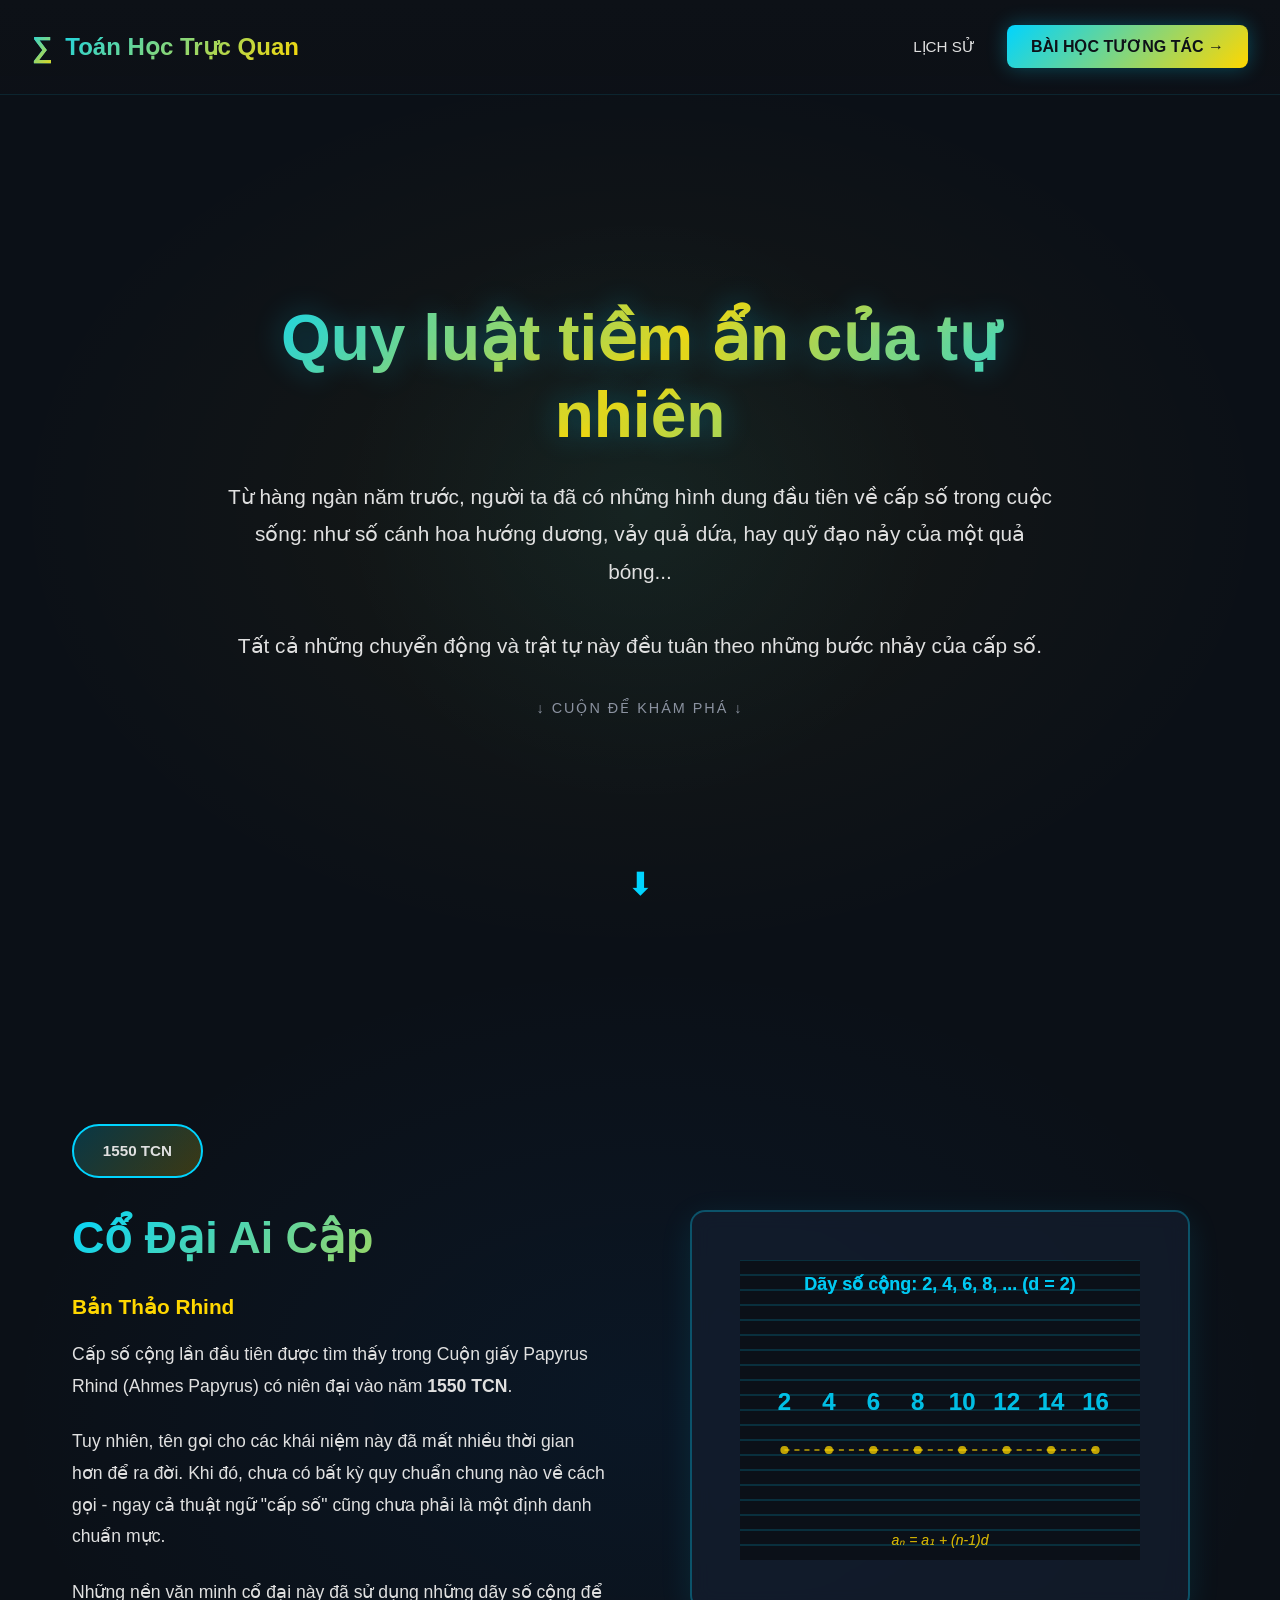
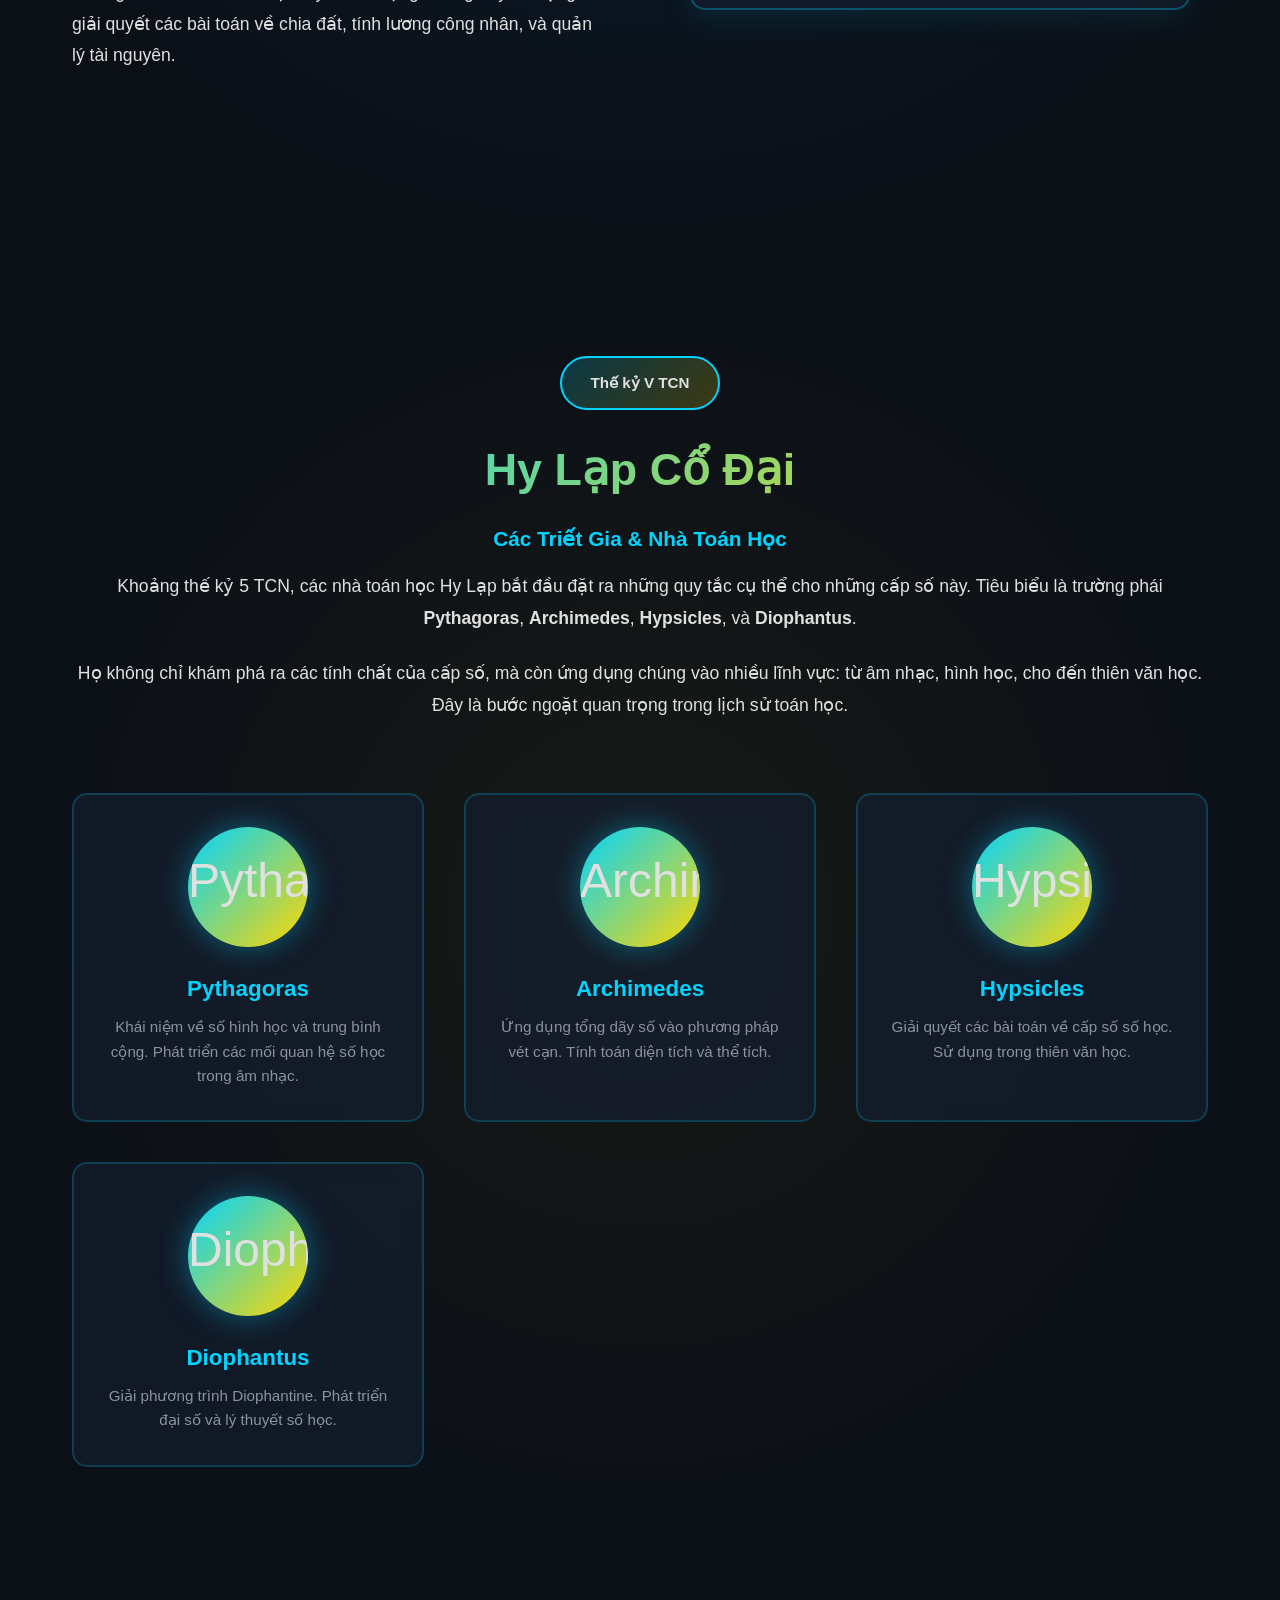
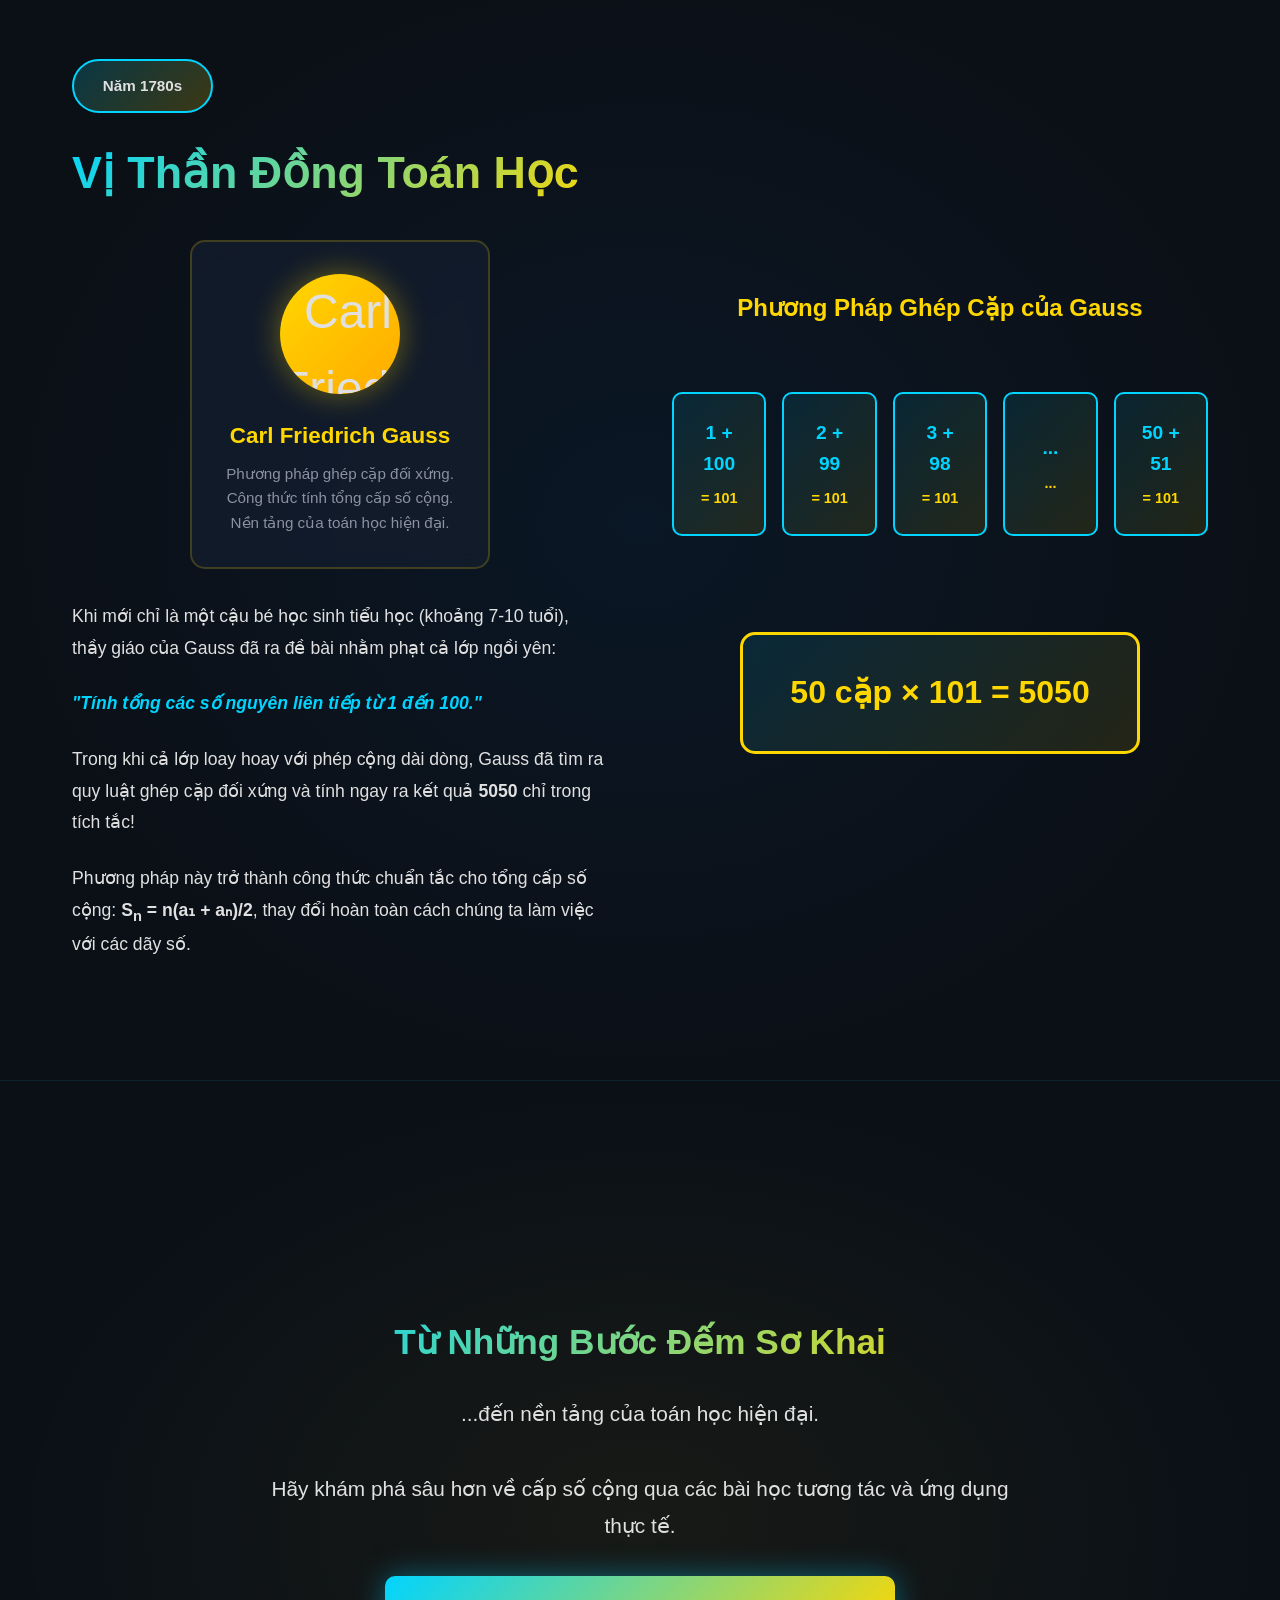
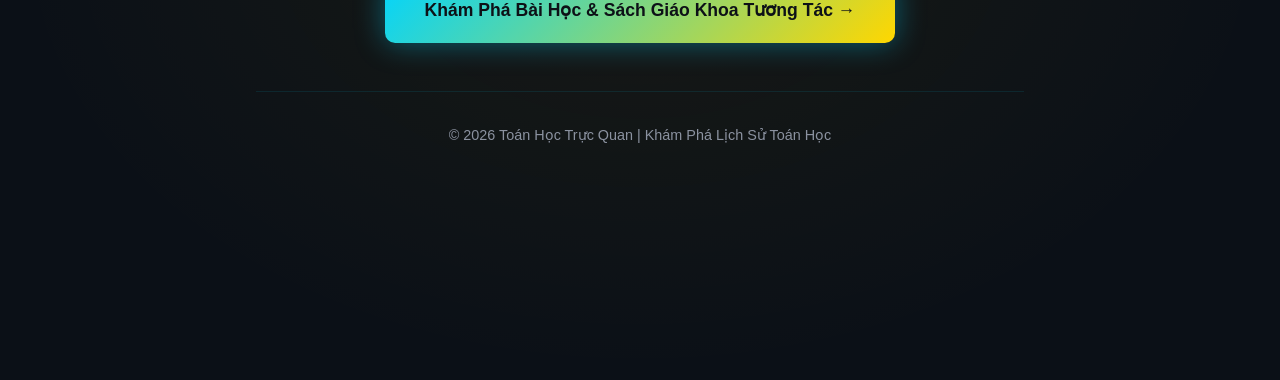
==== commit 1cedcfa6: "Update copyright year in footer to 2026" ====
--- a/index.html
+++ b/index.html
@@ -161,7 +161,7 @@
             .nav-menu {
                 gap: 0.5rem;
                 width: 100%;
-                justify-content: flex-start;
+                justify-content: flex-end;
             }
             .nav-link {
                 font-size: 0.8rem;
@@ -1261,7 +1261,7 @@
                 Khám Phá Bài Học & Sách Giáo Khoa Tương Tác →
             </a>
             <div class="footer-bottom">
-                <p>© 2025 Toán Học Trực Quan | Khám Phá Lịch Sử Toán Học</p>
+                <p>© 2026 Toán Học Trực Quan | Khám Phá Lịch Sử Toán Học</p>
             </div>
         </div>
     </section>
@@ -1375,4 +1375,4 @@
         });
     </script>
 </body>
-</html>+</html>
